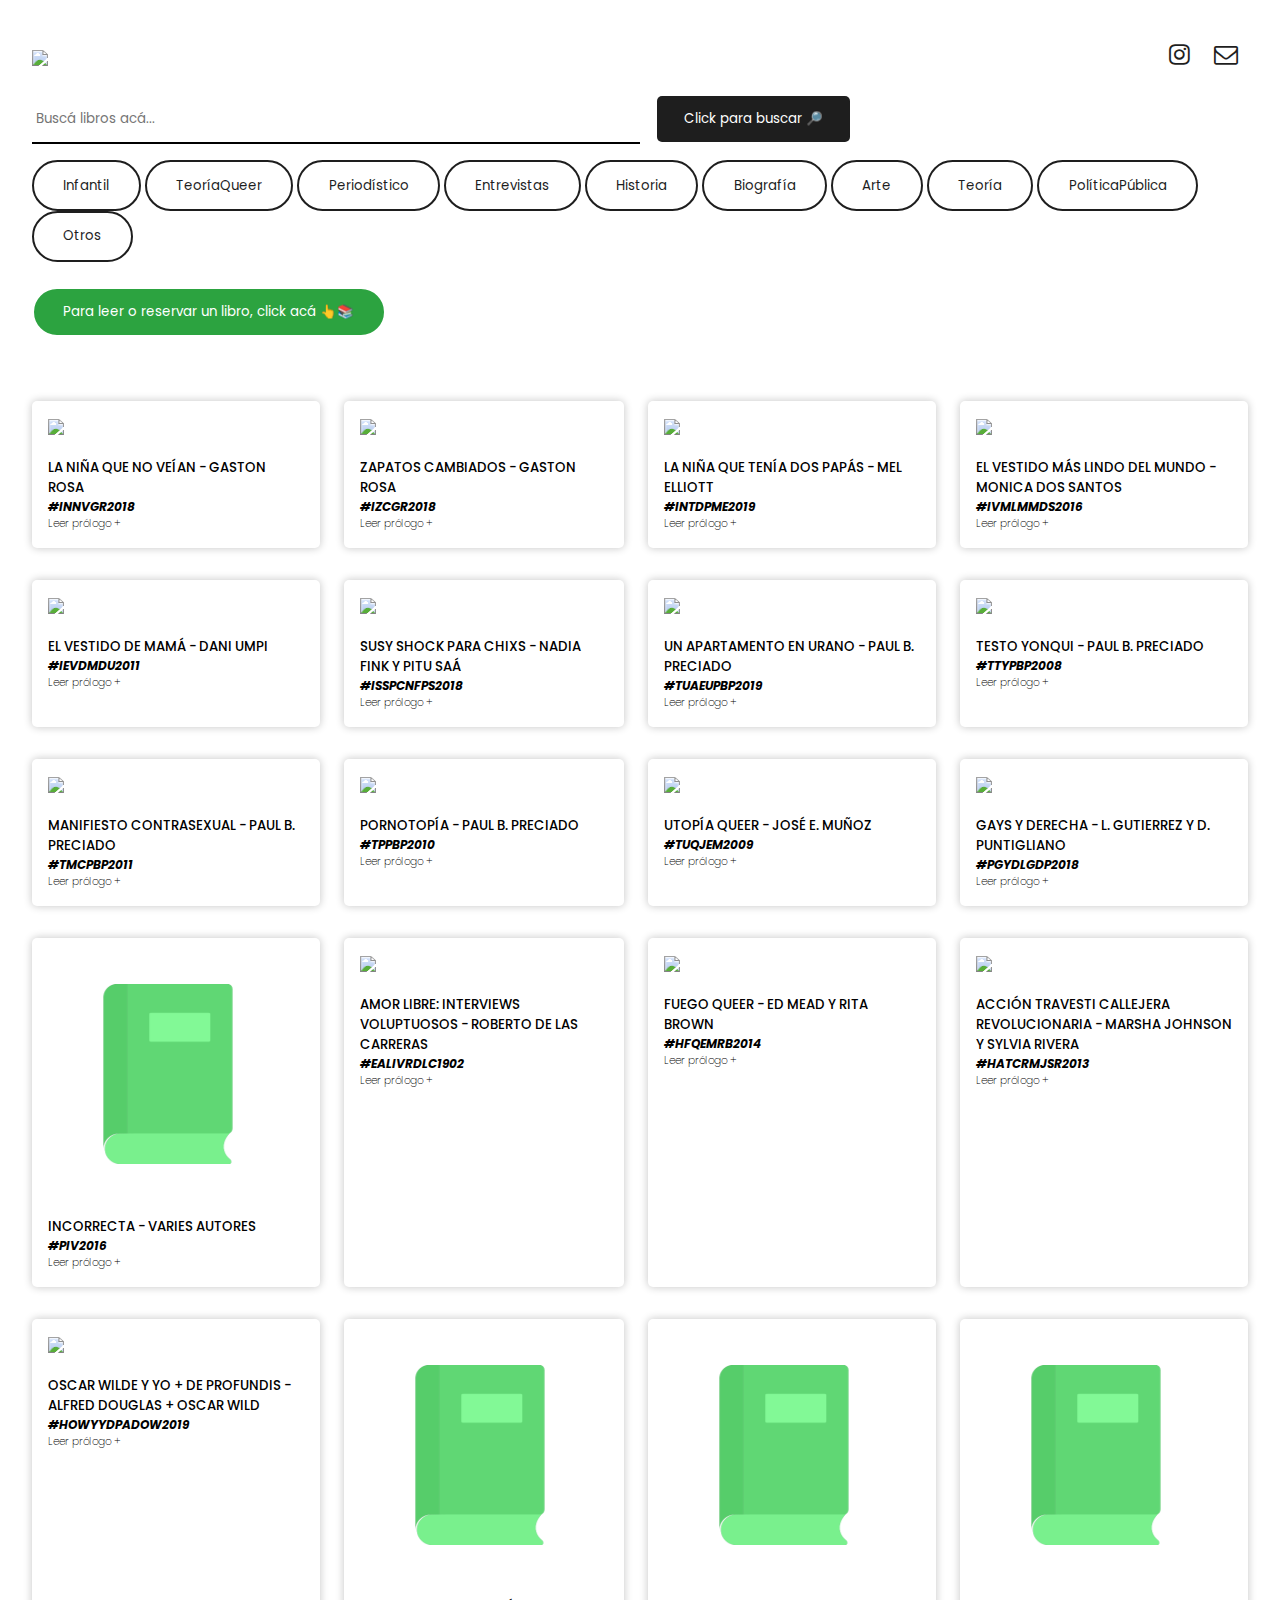
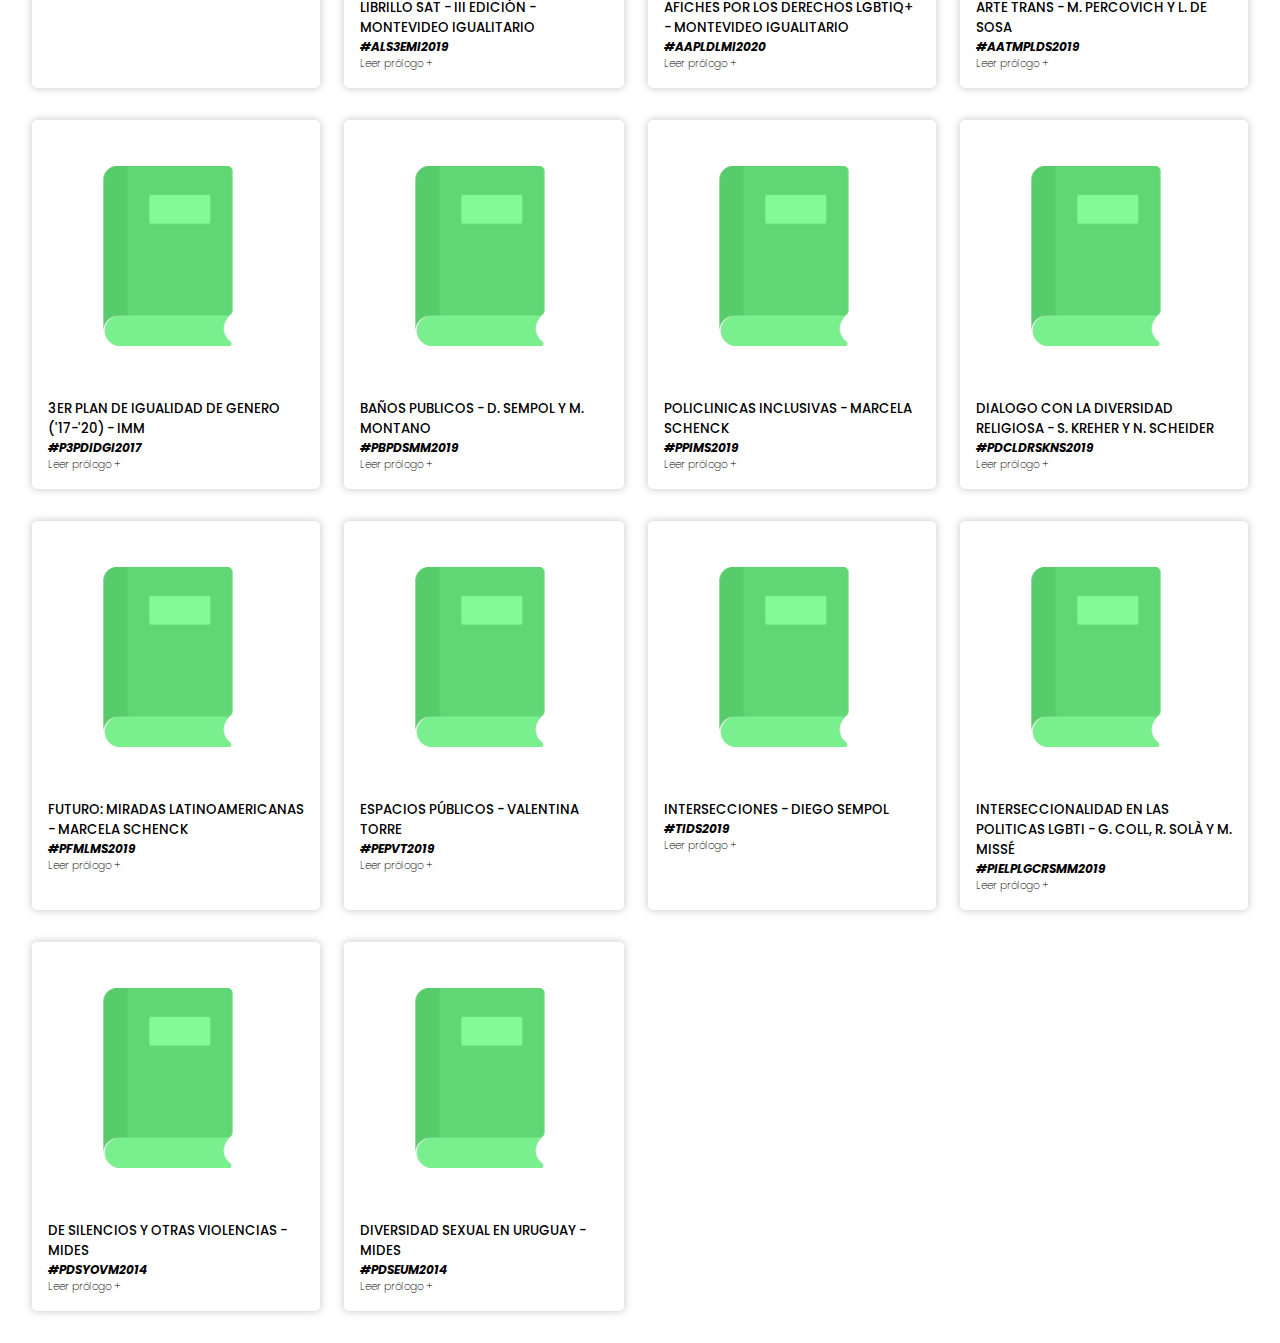
==== index.html @ b91f66f8 "v4" ====
<!DOCTYPE html>
<html lang="en">

<head>
  <meta name="viewport" content="width=device-width, initial-scale=1.0" />
  <link rel="icon"
    href="data:image/svg+xml,<svg xmlns=%22http://www.w3.org/2000/svg%22 viewBox=%220 0 100 100%22><text y=%22.9em%22 font-size=%2290%22>🏳️‍🌈</text></svg>">
  <title>Maricoteca FDD 🏳️‍🌈</title>
  <!-- Google Font -->
  <link href="https://fonts.googleapis.com/css2?family=Poppins:wght@400;500&display=swap" rel="stylesheet" />
  <!-- Stylesheet -->
  <link rel="stylesheet" href="style.css" />
  <!--style>
    body {
      background-image: url("LOGO.svg");
      background-repeat: no-repeat;
      background-size: 500px;
    }
  </style-->
</head>

<body>
  <!-- iconos de redes sociales -->
  <div style="position:absolute; top:0; right:0; padding:2em  ;">
    <link rel="stylesheet" href="https://cdnjs.cloudflare.com/ajax/libs/font-awesome/4.7.0/css/font-awesome.min.css">
    <a href="https://www.instagram.com/fdd_uy/" class="fa fa-instagram" target="_blank" style="margin: 10px;"></a>
    <a href="mailto:espaciofdd@gmail.com" class="fa fa-envelope-o" target="_blank" style="margin: 10px;"></a>
  </div>
  <div class="container" id="at-header">
    <img class="image" id="logo" src="LOGO.svg" />
  </div>
  <!-- cuerpo de la pagina -->
  <div class="wrapper">
    <div style="margin-top: 1em;" id="search-container">
      <input type="search" id="search-input" placeholder="Buscá libros acá..." />
      <button id="search" style="cursor:pointer;" onmouseover="this.style.cursor='pointer'">Click para buscar
        🔎</button>
    </div>
    <div id="buttons">
      <!--button class="button-value" onclick="filterProduct('all')">Todos</button-->
      <button class="button-value" onclick="filterProduct('Infantil')">Infantil</button>
      <button class="button-value" onclick="filterProduct('TeoríaQueer')">TeoríaQueer</button>
      <button class="button-value" onclick="filterProduct('Periodístico')">Periodístico</button>
      <button class="button-value" onclick="filterProduct('Entrevistas')">Entrevistas</button>
      <button class="button-value" onclick="filterProduct('Historia')">Historia</button>
      <button class="button-value" onclick="filterProduct('Biografía')">Biografía</button>
      <button class="button-value" onclick="filterProduct('Arte')">Arte</button>
      <button class="button-value" onclick="filterProduct('Teoría')">Teoría</button>
      <button class="button-value" onclick="filterProduct('PolíticaPública')">PolíticaPública</button>
      <button class="button-value" onclick="filterProduct('Otros')">Otros</button>
    </div>
    <div id="reserva">
      <p>&nbsp;</p>
      <form target="_blank" action="https://forms.gle/iqrjsqS9PaMAPtJb9">
        <input class="button-reserva" style="background-color:'${funcionColor()}'"  type="submit" value="Para leer o reservar un libro, click acá 👆📚" />
      </form>
    </div>
    <div id="products"></div>
  </div>
  <!-- Script -->
  <script src="script.js"></script>
</body>

</html>
---- style.css ----
* {
  padding: 0;
  margin: 0;
  box-sizing: border-box;
  border: none;
  outline: none;
  font-family: "Poppins", sans-serif;
}

body {
  background-color: #ffffff;
  align-content: center;
}

#at-header {
  text-align: left;
  margin: 2em 0em 0em 2em;
}

#logo {
/*  height: 50px;
  width: 150px;*/
  max-width: 60%;
  height: auto;
  width: auto\9s; /* ie8 */
  pointer-events: none;
}

/*urls*/
a:link {
  color: #1e1e1e;
  background-color: transparent;
  text-decoration: none;
  font-size: 24px;
}
a:visited {
  color: #1e1e1e;
  background-color: transparent;
  text-decoration: none;
  font-size: 24px;
}
a:hover {
  color: #2ca340;
  background-color: transparent;
  text-decoration: none;
  font-size: 24px;
}
a:active {
  color: #2ca340;
  background-color: transparent;
  text-decoration: underline;
  font-size: 24px;
}
/*urls*/

.wrapper {
  width: 95%;
  margin: 0 auto;
}

#search-container {
  margin: 1em 0;
}

#search-container input {
  background-color: transparent;
  width: 50%;
  border-bottom: 2px solid #000000;
  padding: 1em 0.3em;
}

#search-container input:focus {
  border-bottom-color: #1e1e1e;
}

#search-container button {
  padding: 1em 2em;
  margin-left: 1em;
  background-color: #1e1e1e;
  color: #ffffff;
  border-radius: 5px;
  margin-top: 0.5em;
}

.button-value {
  border: 2px solid #1e1e1e;
  padding: 1em 2.2em;
  border-radius: 3em;
  background-color: transparent;
  color: #1e1e1e;
  cursor: pointer;
}

.active {
  background-color: #1e1e1e;
  color: #ffffff;
}

#reserva .button-reserva {
  border: 2px solid #ffffff;
  padding: 1em 2.2em;
  border-radius: 3em;
  background-color: #2ca340;
  color: #ffffff;
  cursor: pointer;
}

#products {
  display: grid;
  grid-template-columns: auto auto auto auto;
  grid-column-gap: 1.5em;
  padding: 2em 0;
}

.card {
  background-color: #ffffff;
  max-width: 18em;
  margin-top: 2em;
  padding: 1em;
  border-radius: 5px;
  box-shadow: 0em 0em 0.5em rgba(14, 14, 14, 0.243);
}

.image-container {
  text-align: center;
}

/* .logo>img {
  height: 80px;
} */

img {
  max-width: 100%;
  object-fit: contain;
  height: 15em;
}

.container {
  padding-top: 1em;
  color: #000000;
}

.container h4 {
  font-weight: 700;
  font-size: 12px;
  font-style:italic
}

.container h5 {
  font-weight: 500;
}

.container h6 {
  font-weight: 200;
  text-align: justify
}

.hide {
  display: none;
}

@media screen and (max-width: 720px) {
  img {
    max-width: 100%;
    object-fit: contain;
    height: 10em;
  }

  .card {
    max-width: 20em;
    margin-top: 1em;
  }

  #products {
    grid-template-columns: auto;
    grid-column-gap: 1em;
  }
}
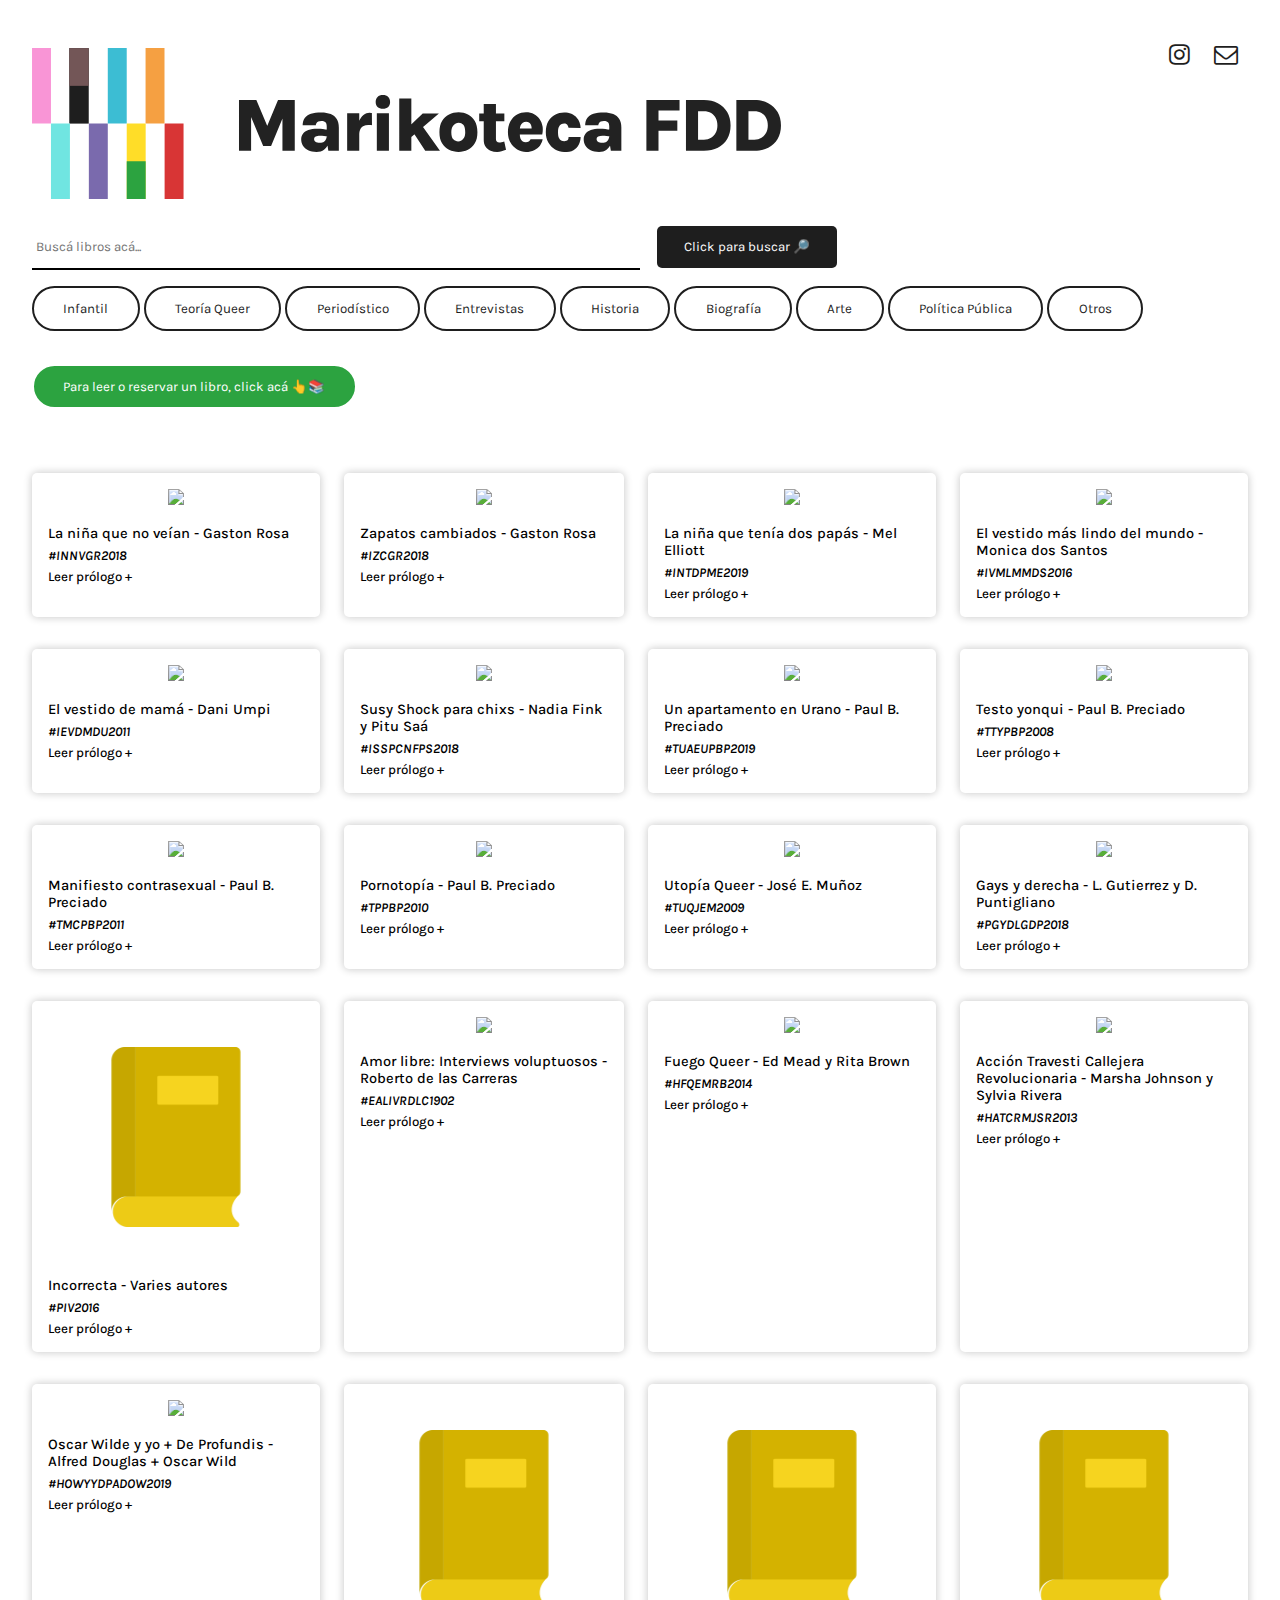
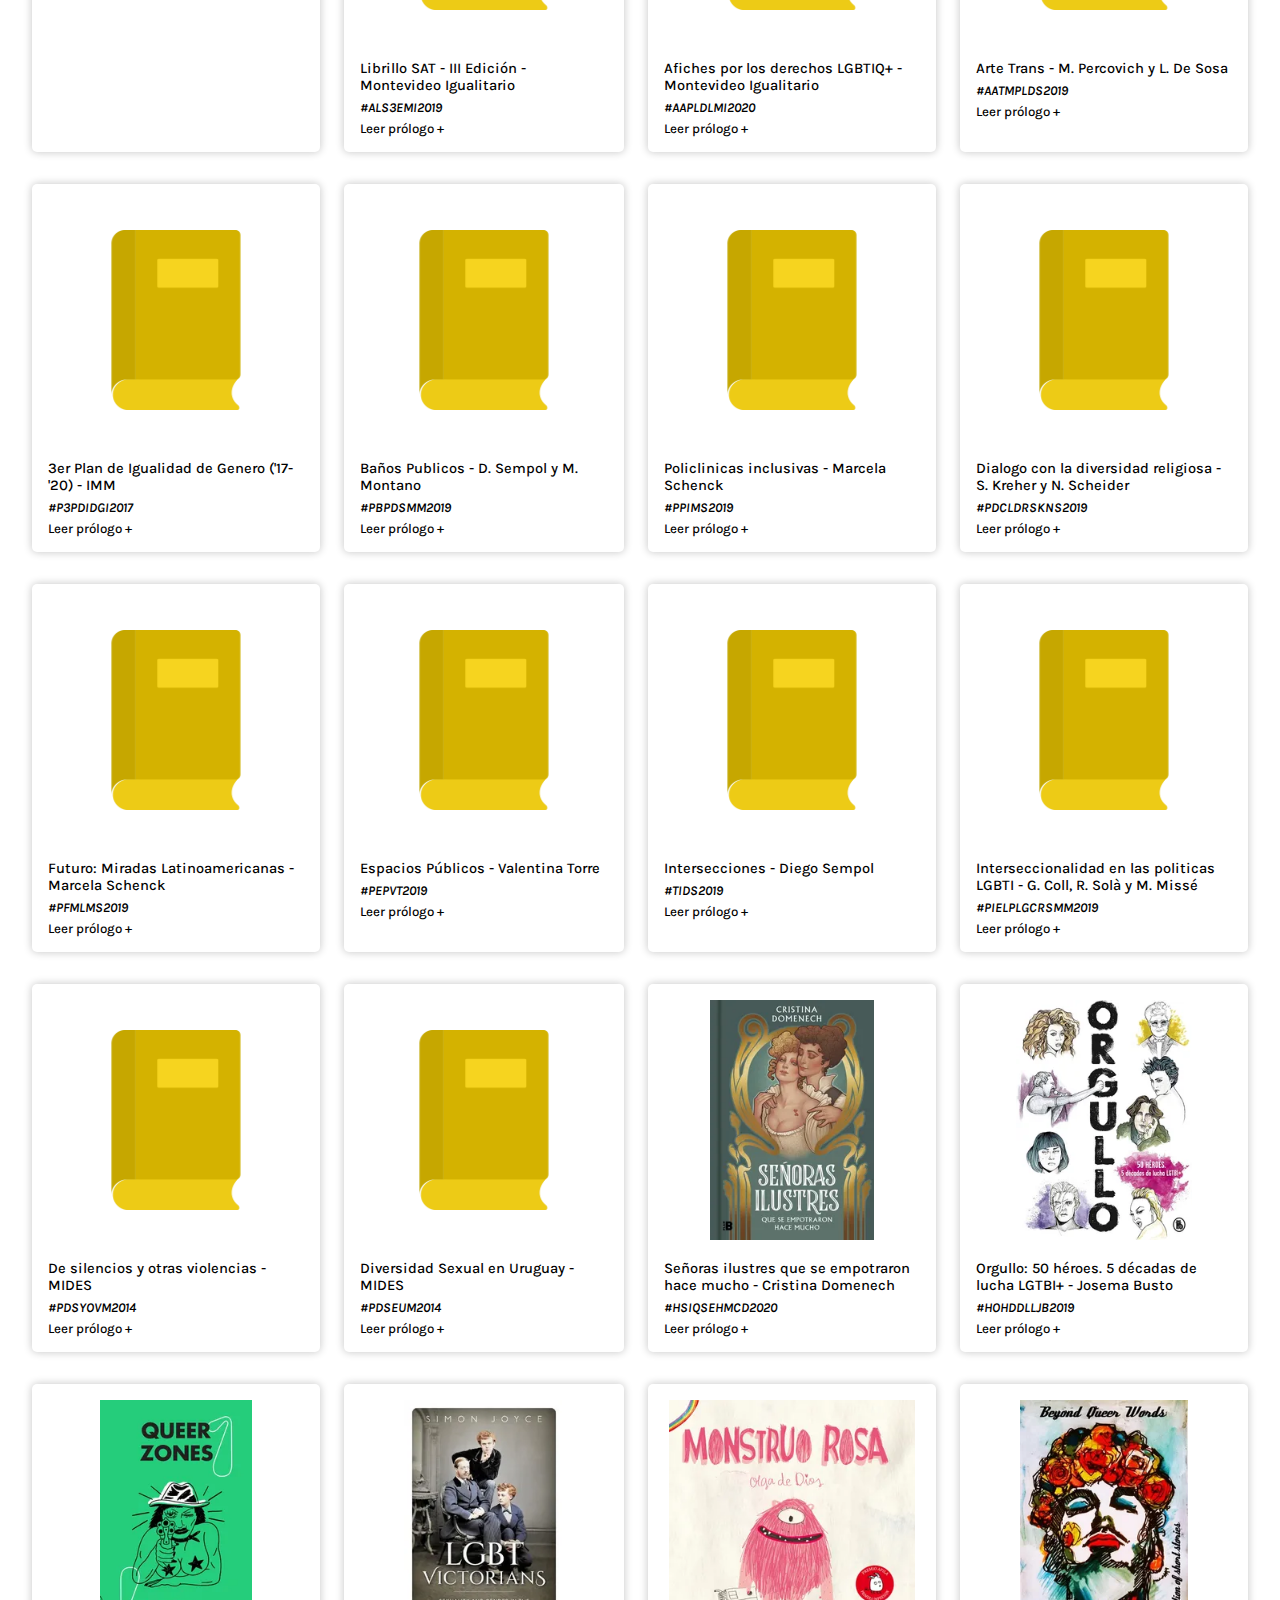
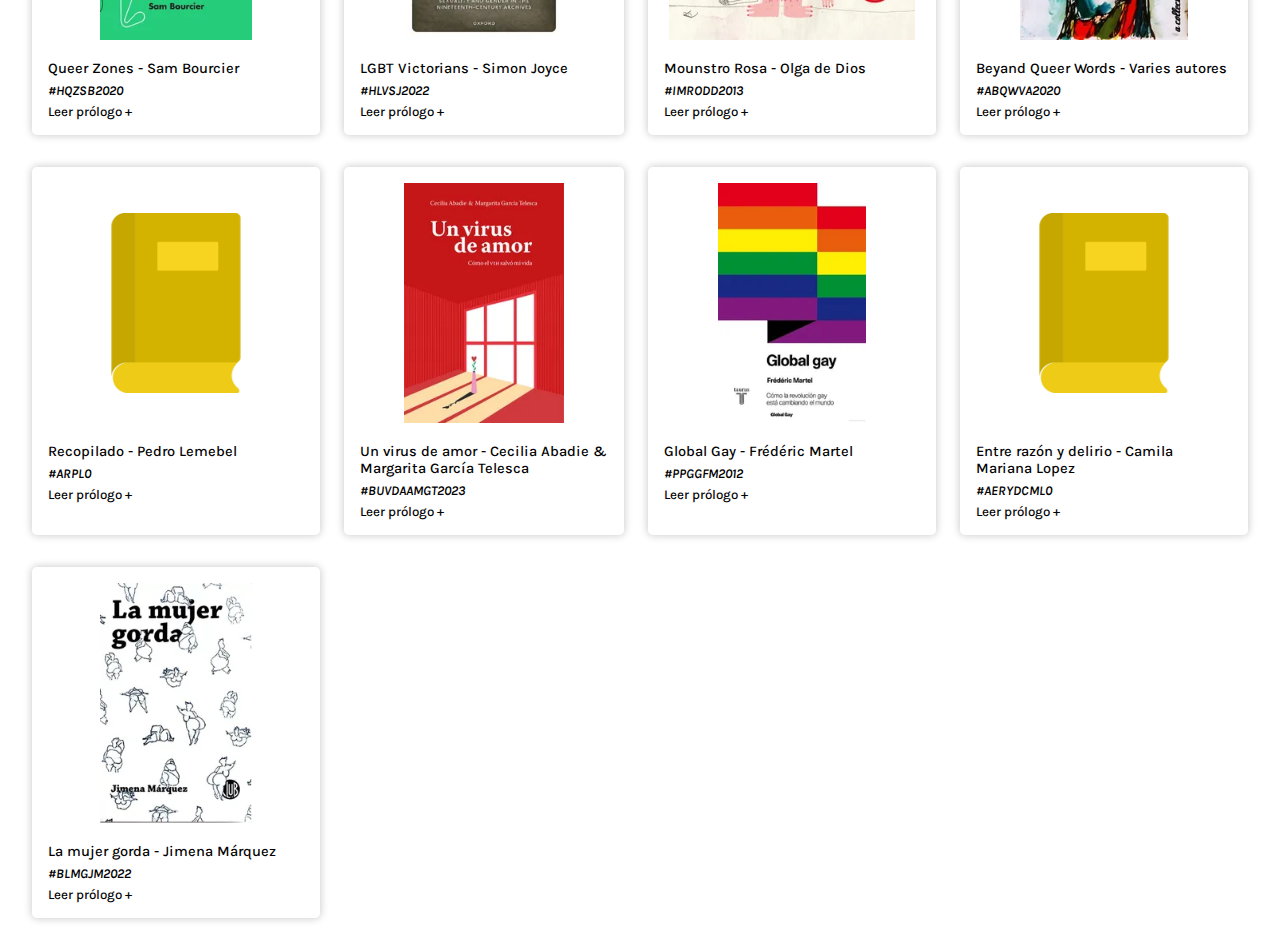
==== commit d9053497: "v5" ====
--- a/index.html
+++ b/index.html
@@ -1,5 +1,5 @@
 <!DOCTYPE html>
-<html lang="en">
+<html lang="es">
 
 <head>
   <meta name="viewport" content="width=device-width, initial-scale=1.0" />
@@ -7,7 +7,8 @@
     href="data:image/svg+xml,<svg xmlns=%22http://www.w3.org/2000/svg%22 viewBox=%220 0 100 100%22><text y=%22.9em%22 font-size=%2290%22>🏳️‍🌈</text></svg>">
   <title>Maricoteca FDD 🏳️‍🌈</title>
   <!-- Google Font -->
-  <link href="https://fonts.googleapis.com/css2?family=Poppins:wght@400;500&display=swap" rel="stylesheet" />
+  <!--link href="https://fonts.googleapis.com/css2?family=Poppins:wght@400;500&display=swap" rel="stylesheet" /-->
+  <link href="https://fonts.googleapis.com/css2?family=Inter:wght@300&family=Karla:wght@400;500&family=Montserrat:wght@100;300&display=swap" rel="stylesheet">
   <!-- Stylesheet -->
   <link rel="stylesheet" href="style.css" />
   <!--style>
@@ -39,14 +40,13 @@
     <div id="buttons">
       <!--button class="button-value" onclick="filterProduct('all')">Todos</button-->
       <button class="button-value" onclick="filterProduct('Infantil')">Infantil</button>
-      <button class="button-value" onclick="filterProduct('TeoríaQueer')">TeoríaQueer</button>
+      <button class="button-value" onclick="filterProduct('TeoríaQueer')">Teoría Queer</button>
       <button class="button-value" onclick="filterProduct('Periodístico')">Periodístico</button>
       <button class="button-value" onclick="filterProduct('Entrevistas')">Entrevistas</button>
       <button class="button-value" onclick="filterProduct('Historia')">Historia</button>
       <button class="button-value" onclick="filterProduct('Biografía')">Biografía</button>
       <button class="button-value" onclick="filterProduct('Arte')">Arte</button>
-      <button class="button-value" onclick="filterProduct('Teoría')">Teoría</button>
-      <button class="button-value" onclick="filterProduct('PolíticaPública')">PolíticaPública</button>
+      <button class="button-value" onclick="filterProduct('PolíticaPública')">Política Pública</button>
       <button class="button-value" onclick="filterProduct('Otros')">Otros</button>
     </div>
     <div id="reserva">
--- a/style.css
+++ b/style.css
@@ -4,7 +4,7 @@
   box-sizing: border-box;
   border: none;
   outline: none;
-  font-family: "Poppins", sans-serif;
+  font-family: "Karla", sans-serif;
 }
 
 body {
@@ -89,6 +89,7 @@
   background-color: transparent;
   color: #1e1e1e;
   cursor: pointer;
+  margin-bottom: 1em;
 }
 
 .active {
@@ -103,6 +104,11 @@
   background-color: #2ca340;
   color: #ffffff;
   cursor: pointer;
+}
+
+.portada-container {
+  margin: 0 auto;
+  text-align: center;
 }
 
 #products {
@@ -140,19 +146,25 @@
   color: #000000;
 }
 
-.container h4 {
-  font-weight: 700;
-  font-size: 12px;
-  font-style:italic
+.container h5 {
+  font-weight: 500;
+  font-size: 11pt;
+  padding-bottom: 6px;
 }
 
-.container h5 {
-  font-weight: 500;
+.container h4 {
+  font-weight: 600;
+  font-size: 10pt;
+  font-style:italic;
+  padding-bottom: 0px;
+
 }
 
 .container h6 {
-  font-weight: 200;
-  text-align: justify
+  font-weight: 500;
+  font-size: 10pt;
+  text-align: justify;
+  padding-top: 6px;
 }
 
 .hide {
@@ -167,7 +179,7 @@
   }
 
   .card {
-    max-width: 20em;
+    max-width: 30em;
     margin-top: 1em;
   }
 
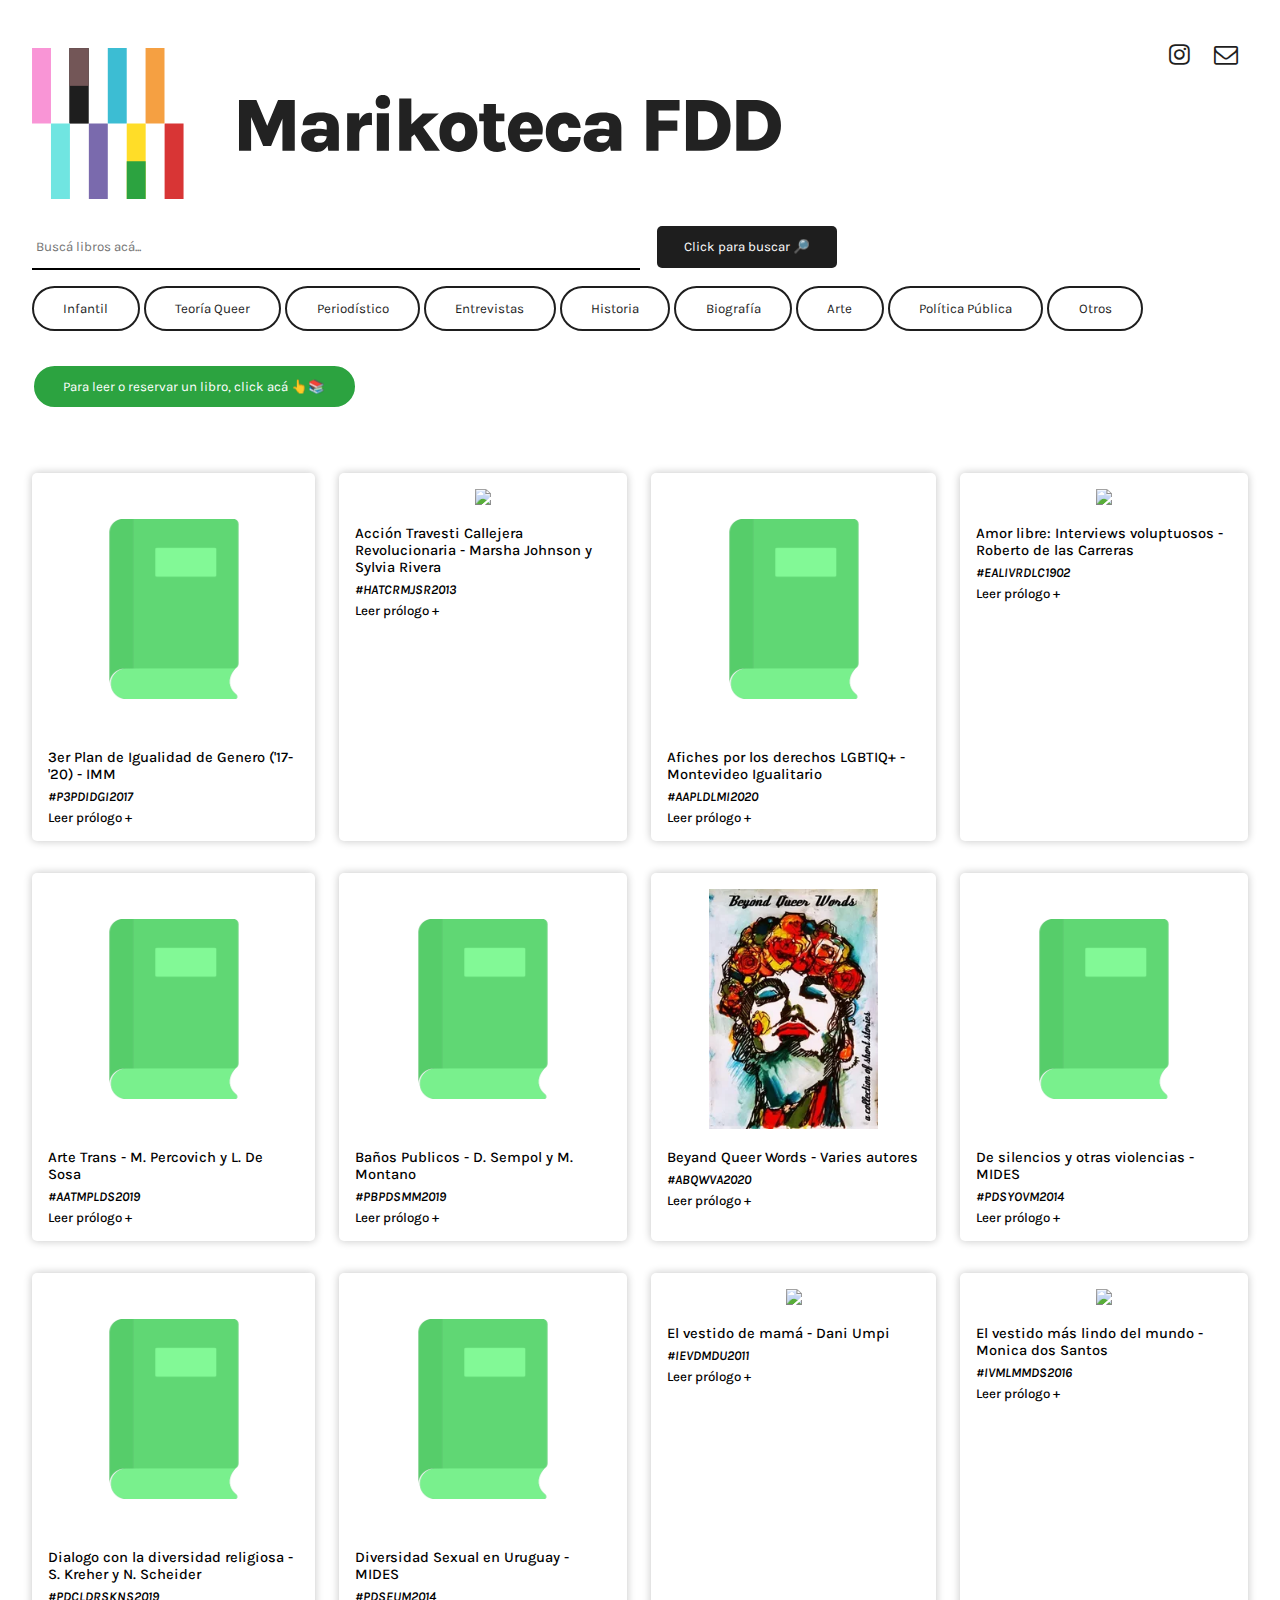
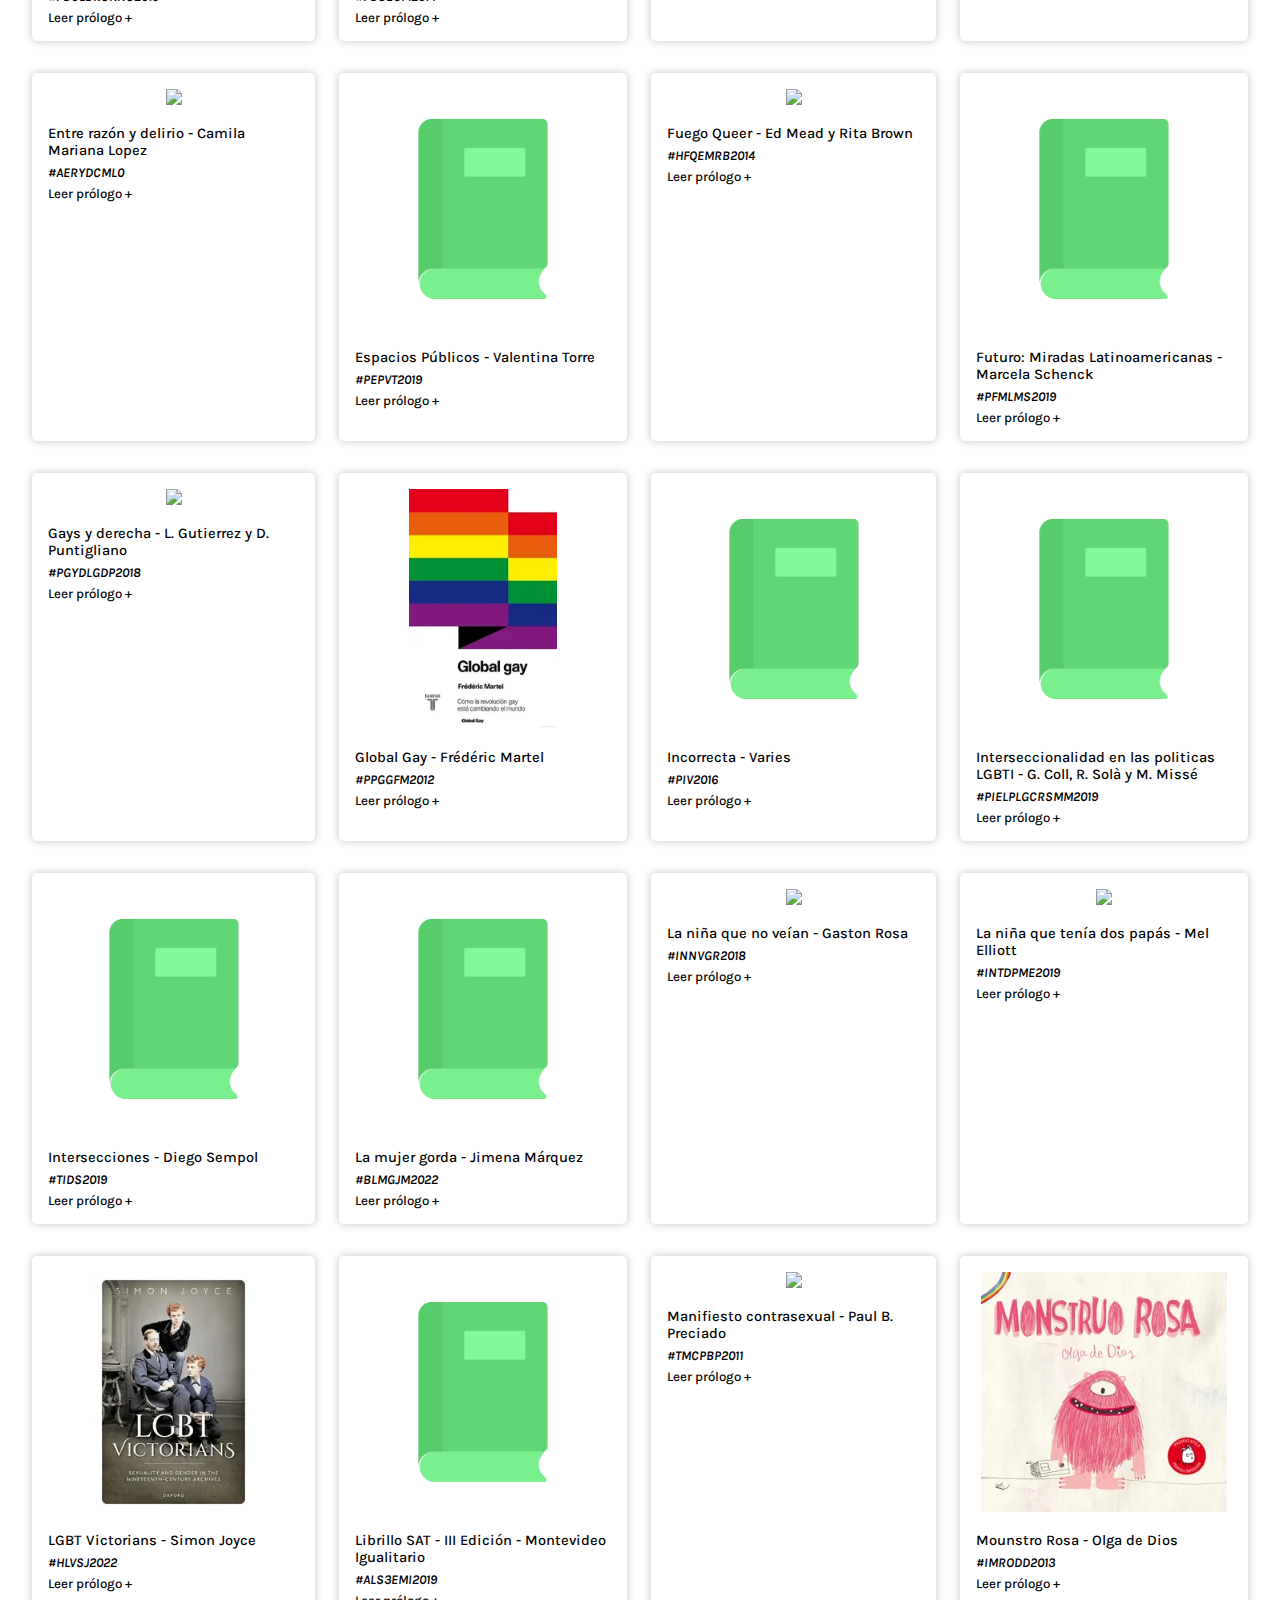
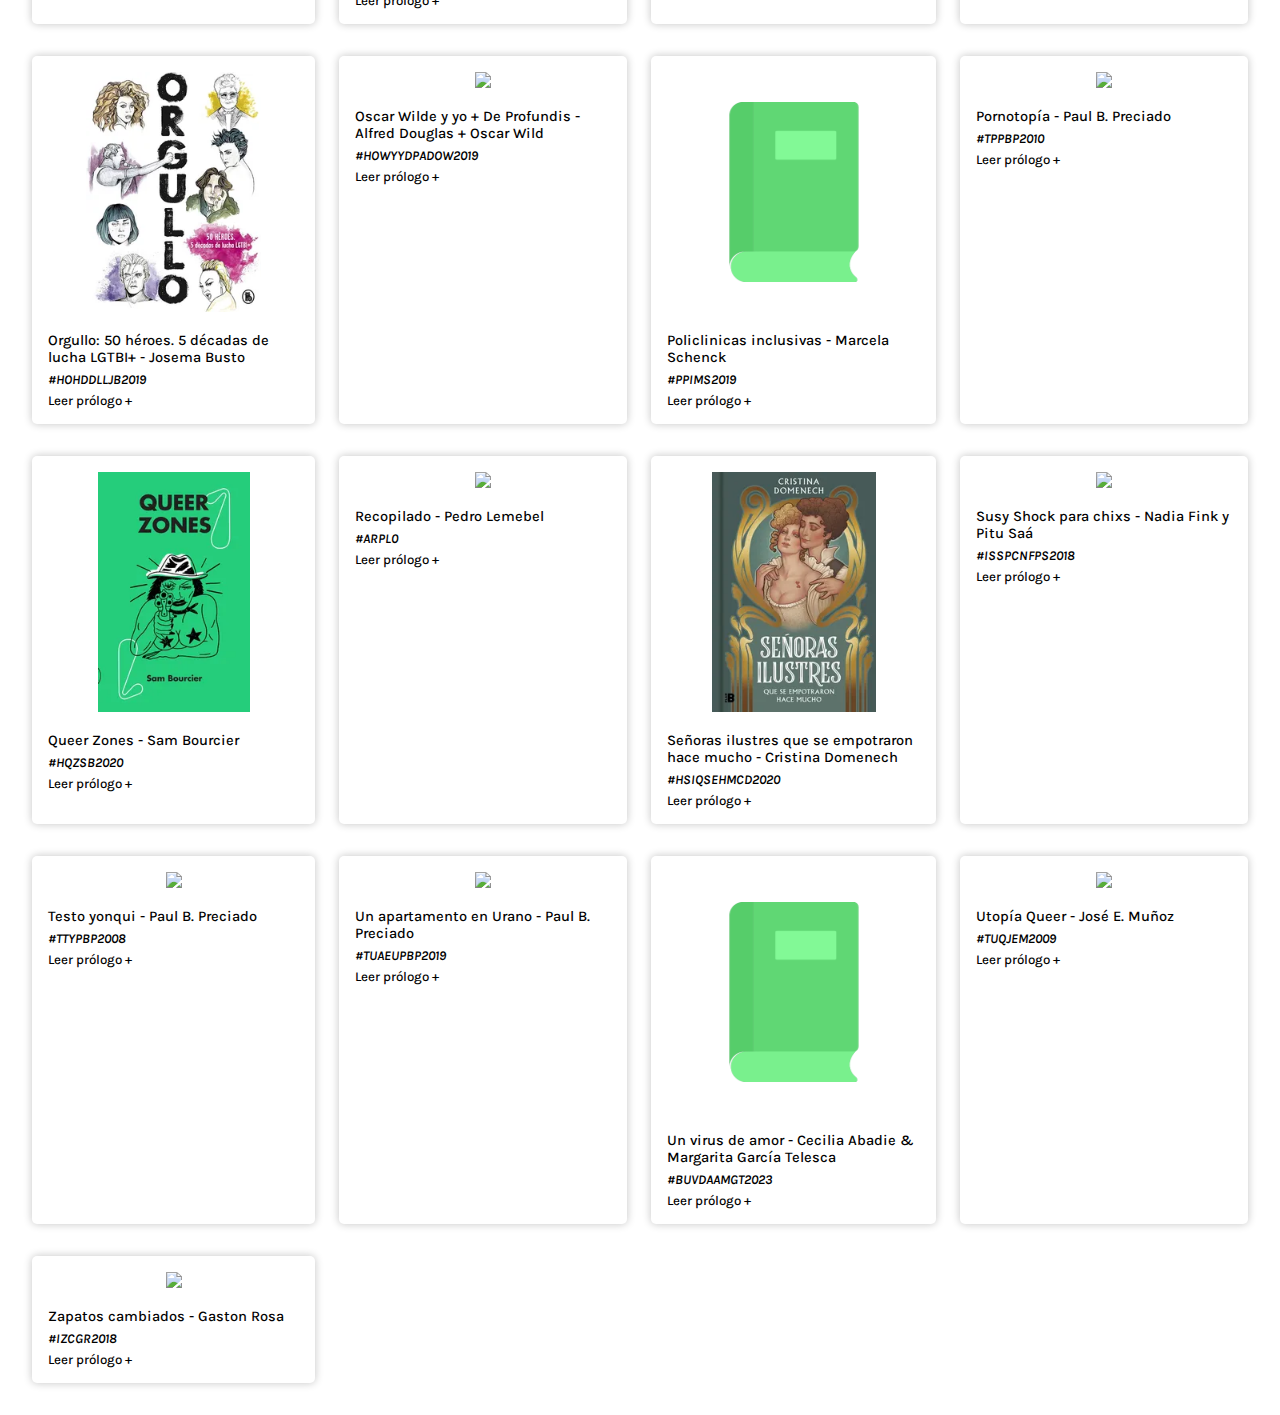
==== commit 99a52057: "v5" ====
--- a/index.html
+++ b/index.html
@@ -24,6 +24,7 @@
   <!-- iconos de redes sociales -->
   <div style="position:absolute; top:0; right:0; padding:2em  ;">
     <link rel="stylesheet" href="https://cdnjs.cloudflare.com/ajax/libs/font-awesome/4.7.0/css/font-awesome.min.css">
+    <!--a href="https://wa.me/" class="fa fa-whatsapp" target="_blank" style="margin: 10px;"></a-->
     <a href="https://www.instagram.com/fdd_uy/" class="fa fa-instagram" target="_blank" style="margin: 10px;"></a>
     <a href="mailto:espaciofdd@gmail.com" class="fa fa-envelope-o" target="_blank" style="margin: 10px;"></a>
   </div>
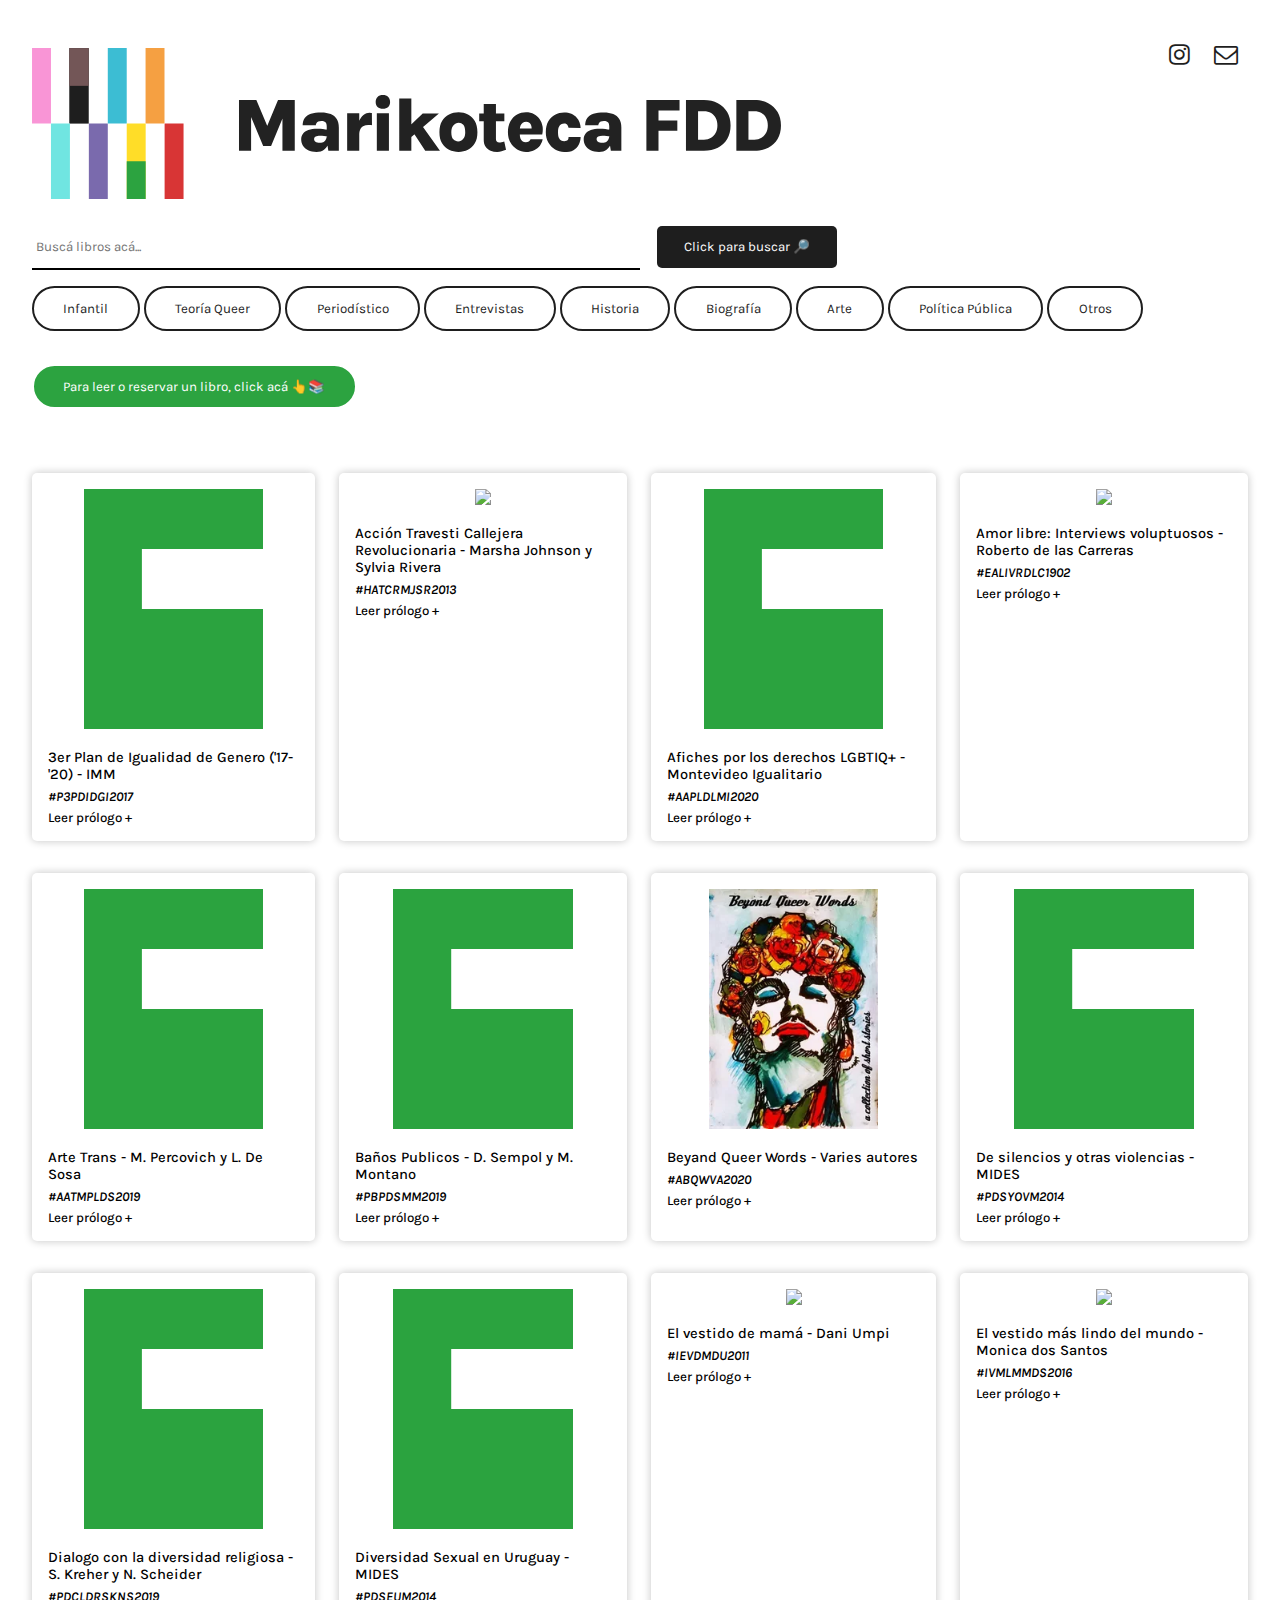
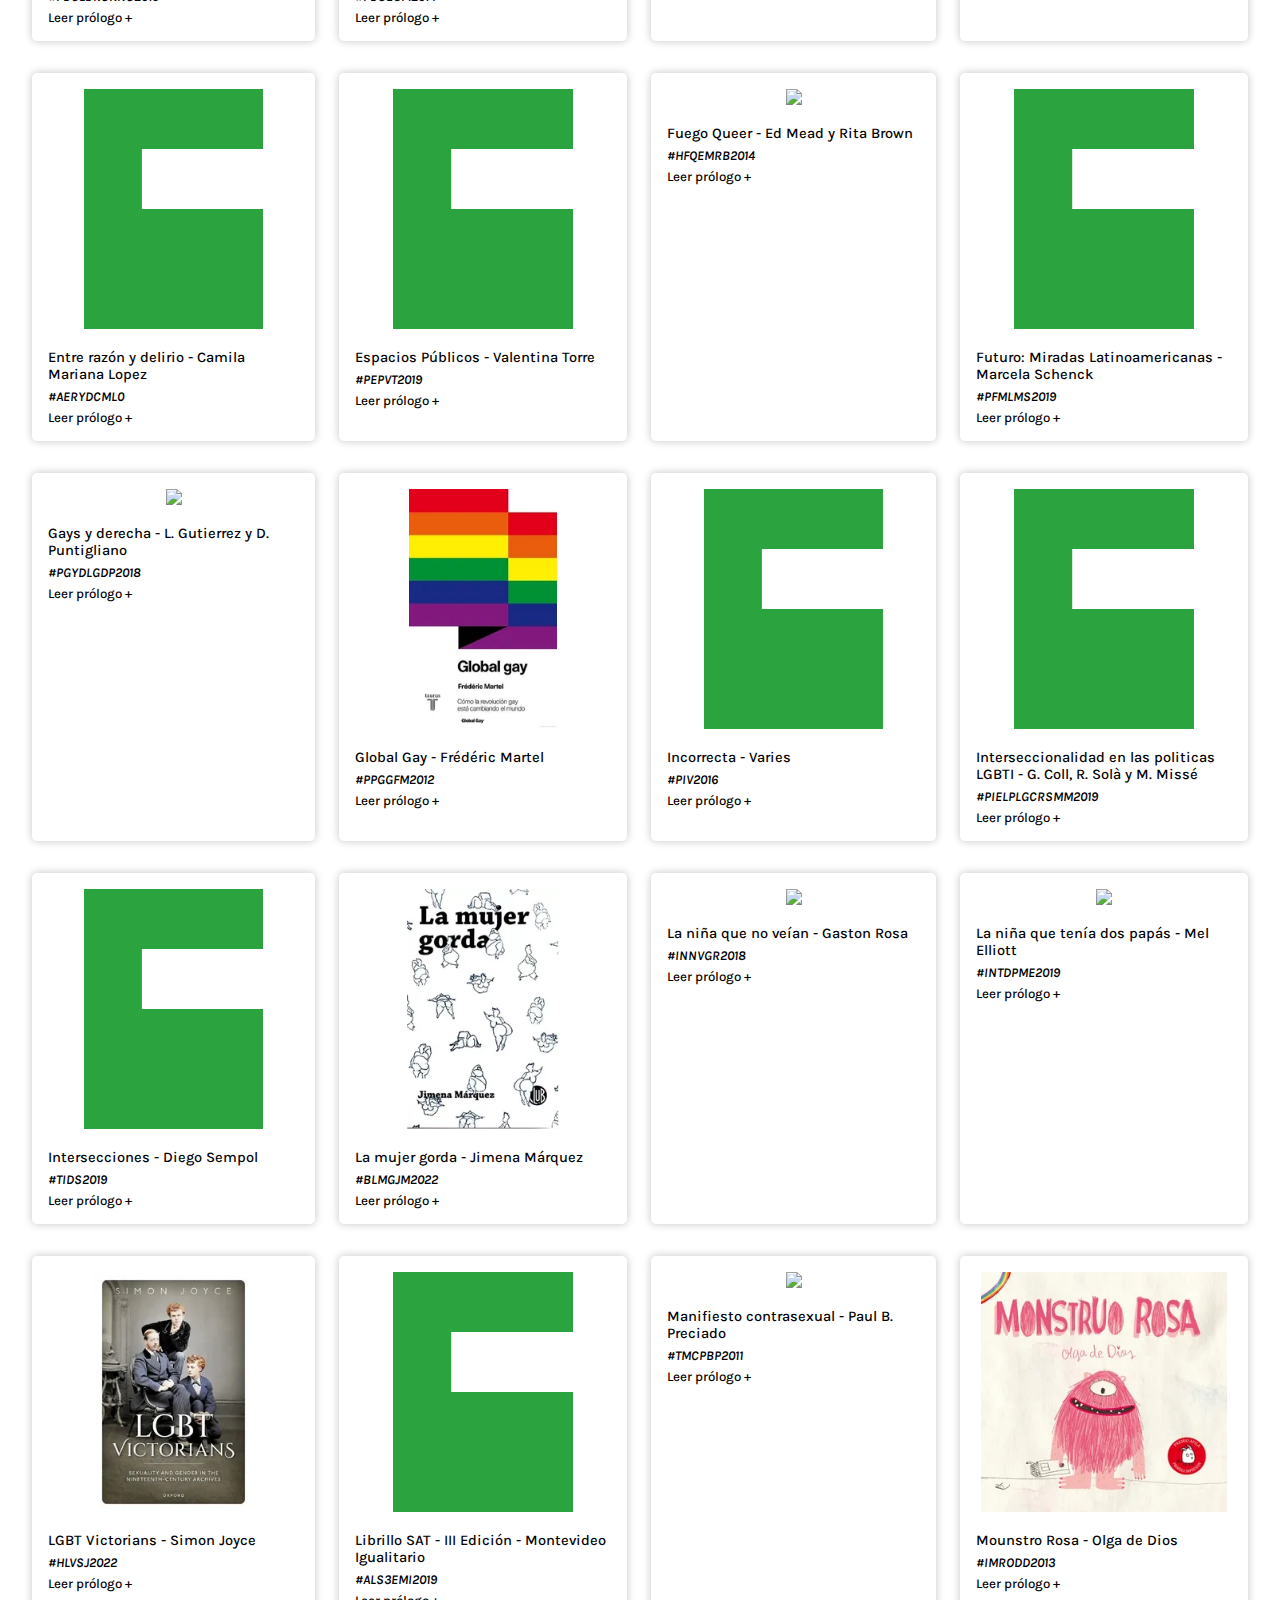
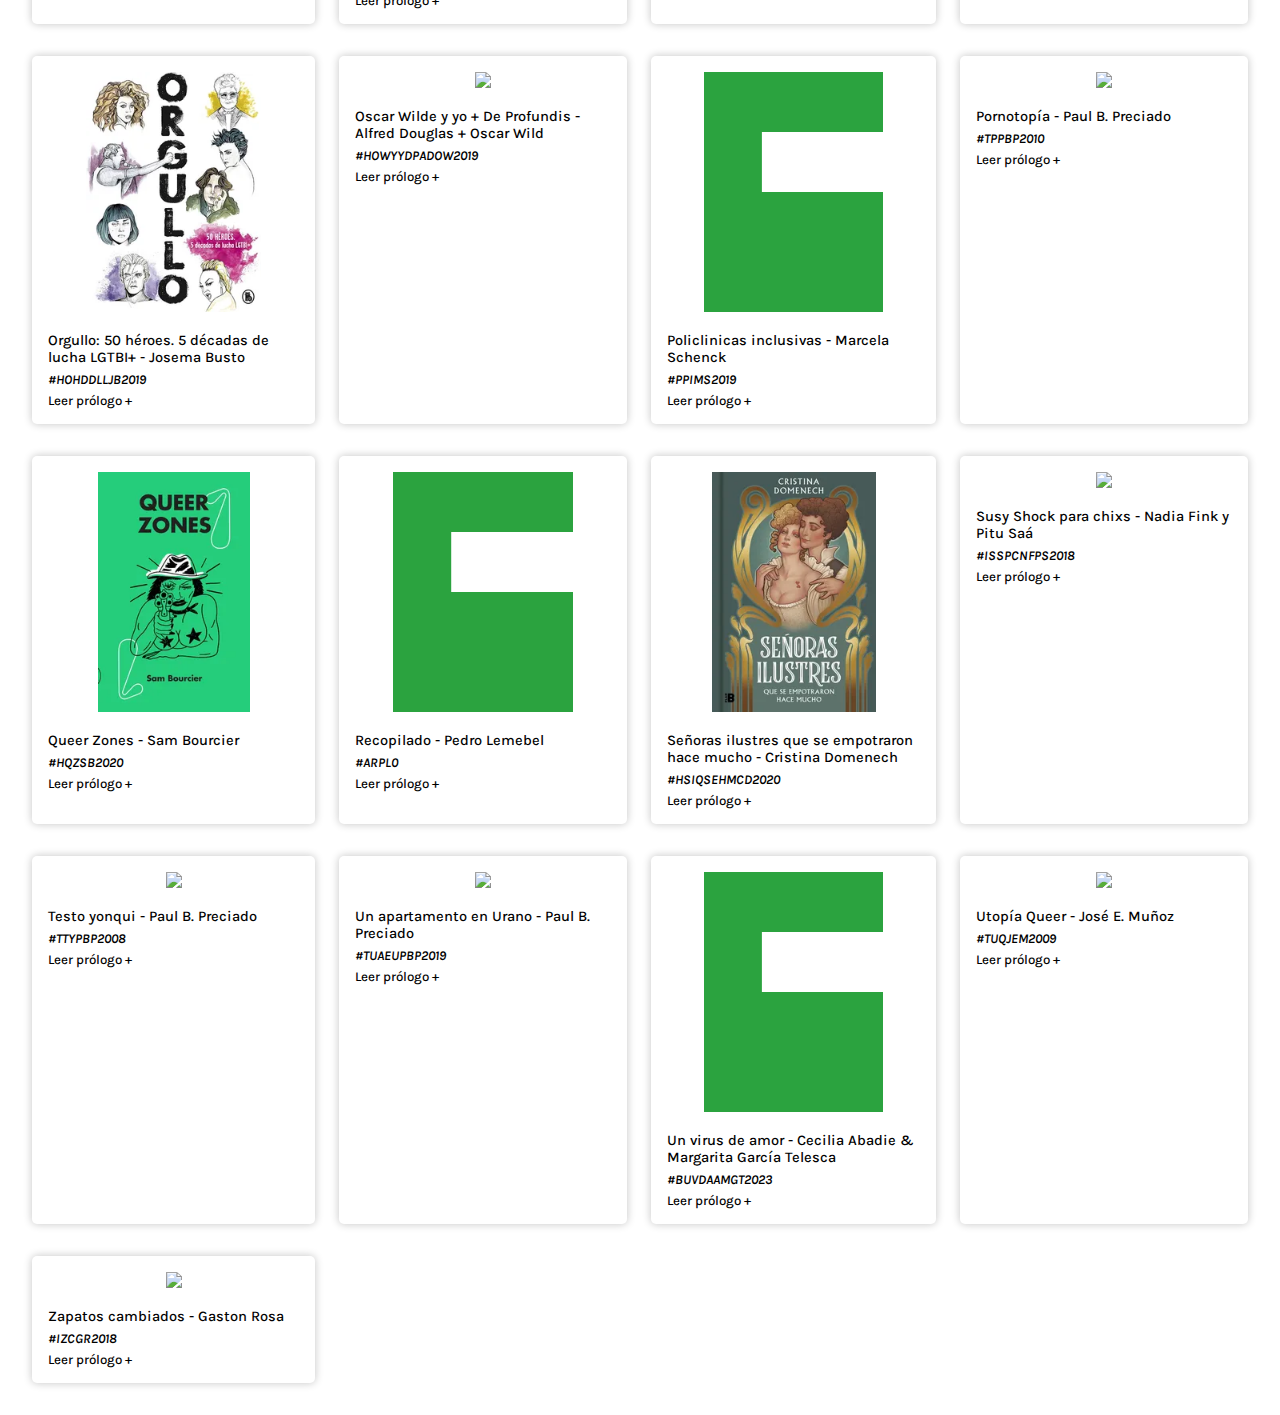
==== commit c0468089: "v5" ====
--- a/index.html
+++ b/index.html
@@ -5,7 +5,7 @@
   <meta name="viewport" content="width=device-width, initial-scale=1.0" />
   <link rel="icon"
     href="data:image/svg+xml,<svg xmlns=%22http://www.w3.org/2000/svg%22 viewBox=%220 0 100 100%22><text y=%22.9em%22 font-size=%2290%22>🏳️‍🌈</text></svg>">
-  <title>Maricoteca FDD 🏳️‍🌈</title>
+  <title>Marikoteca FDD 🌈</title>
   <!-- Google Font -->
   <!--link href="https://fonts.googleapis.com/css2?family=Poppins:wght@400;500&display=swap" rel="stylesheet" /-->
   <link href="https://fonts.googleapis.com/css2?family=Inter:wght@300&family=Karla:wght@400;500&family=Montserrat:wght@100;300&display=swap" rel="stylesheet">
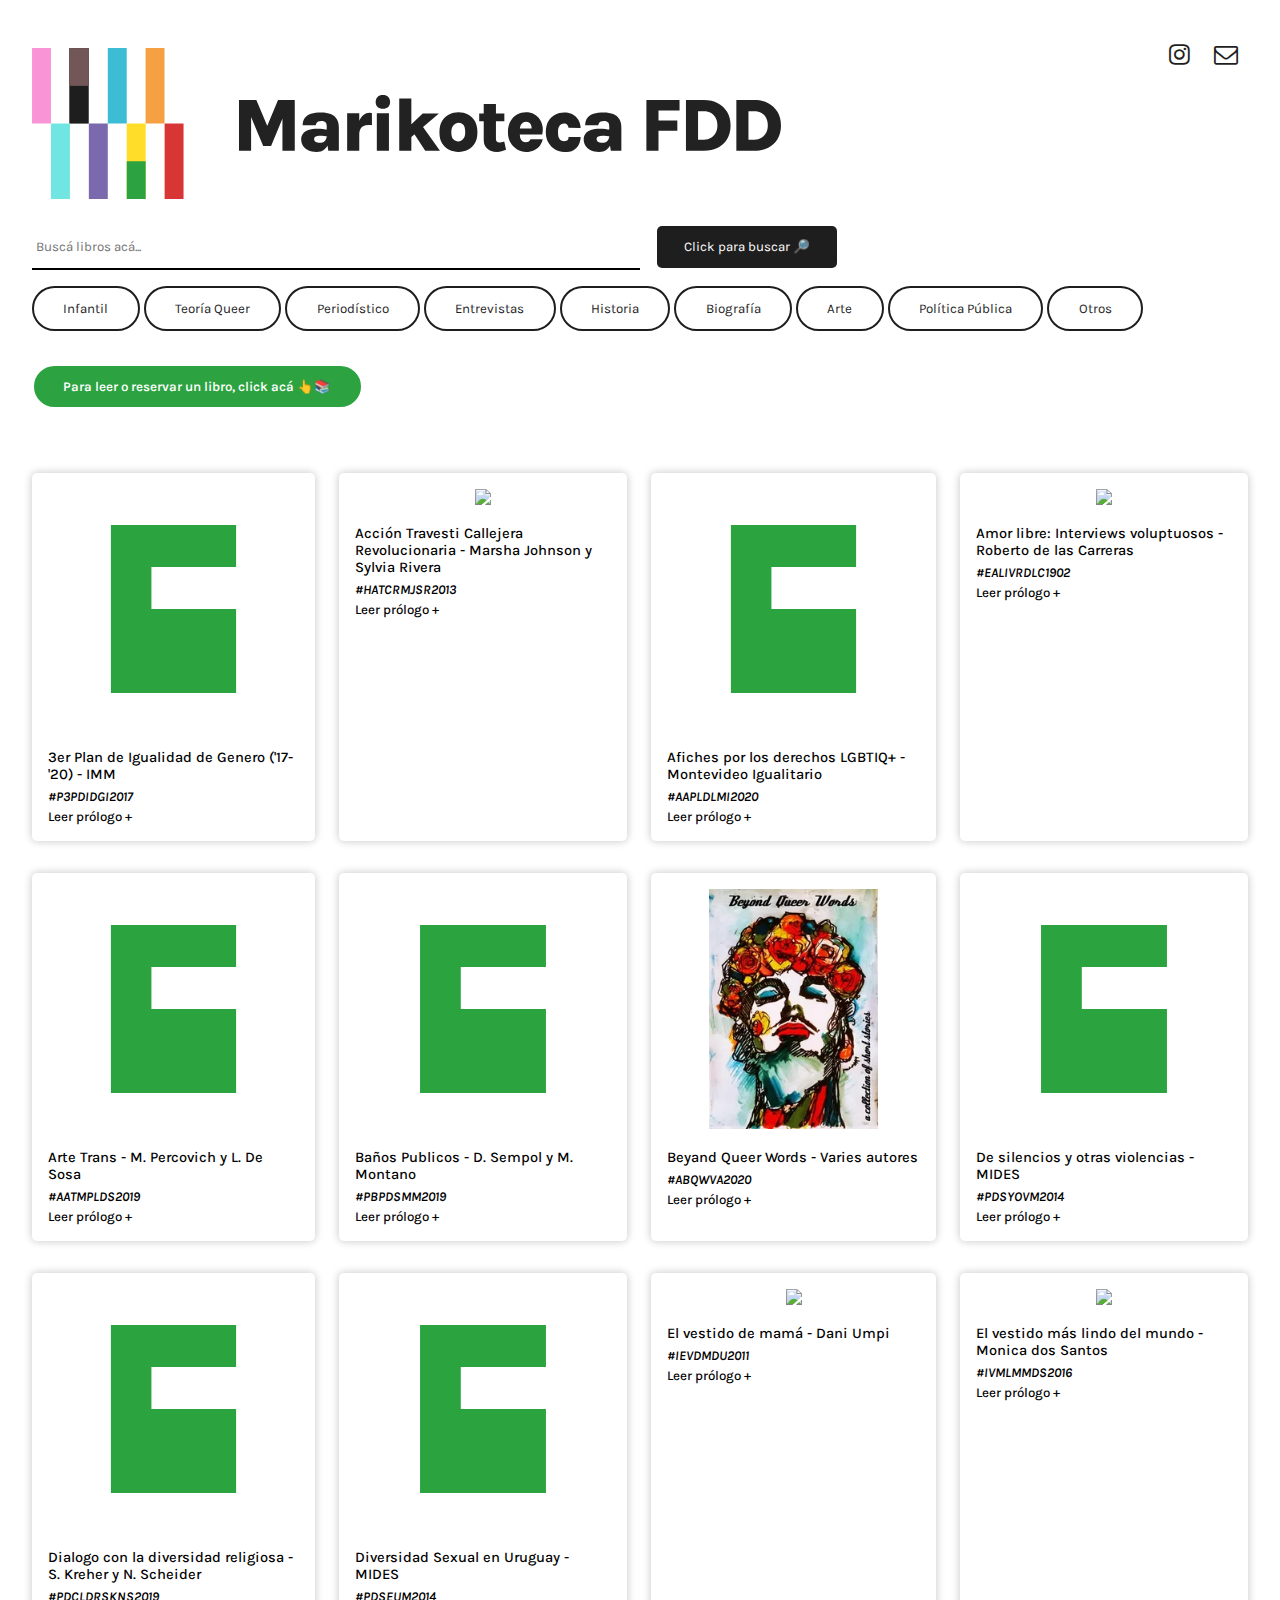
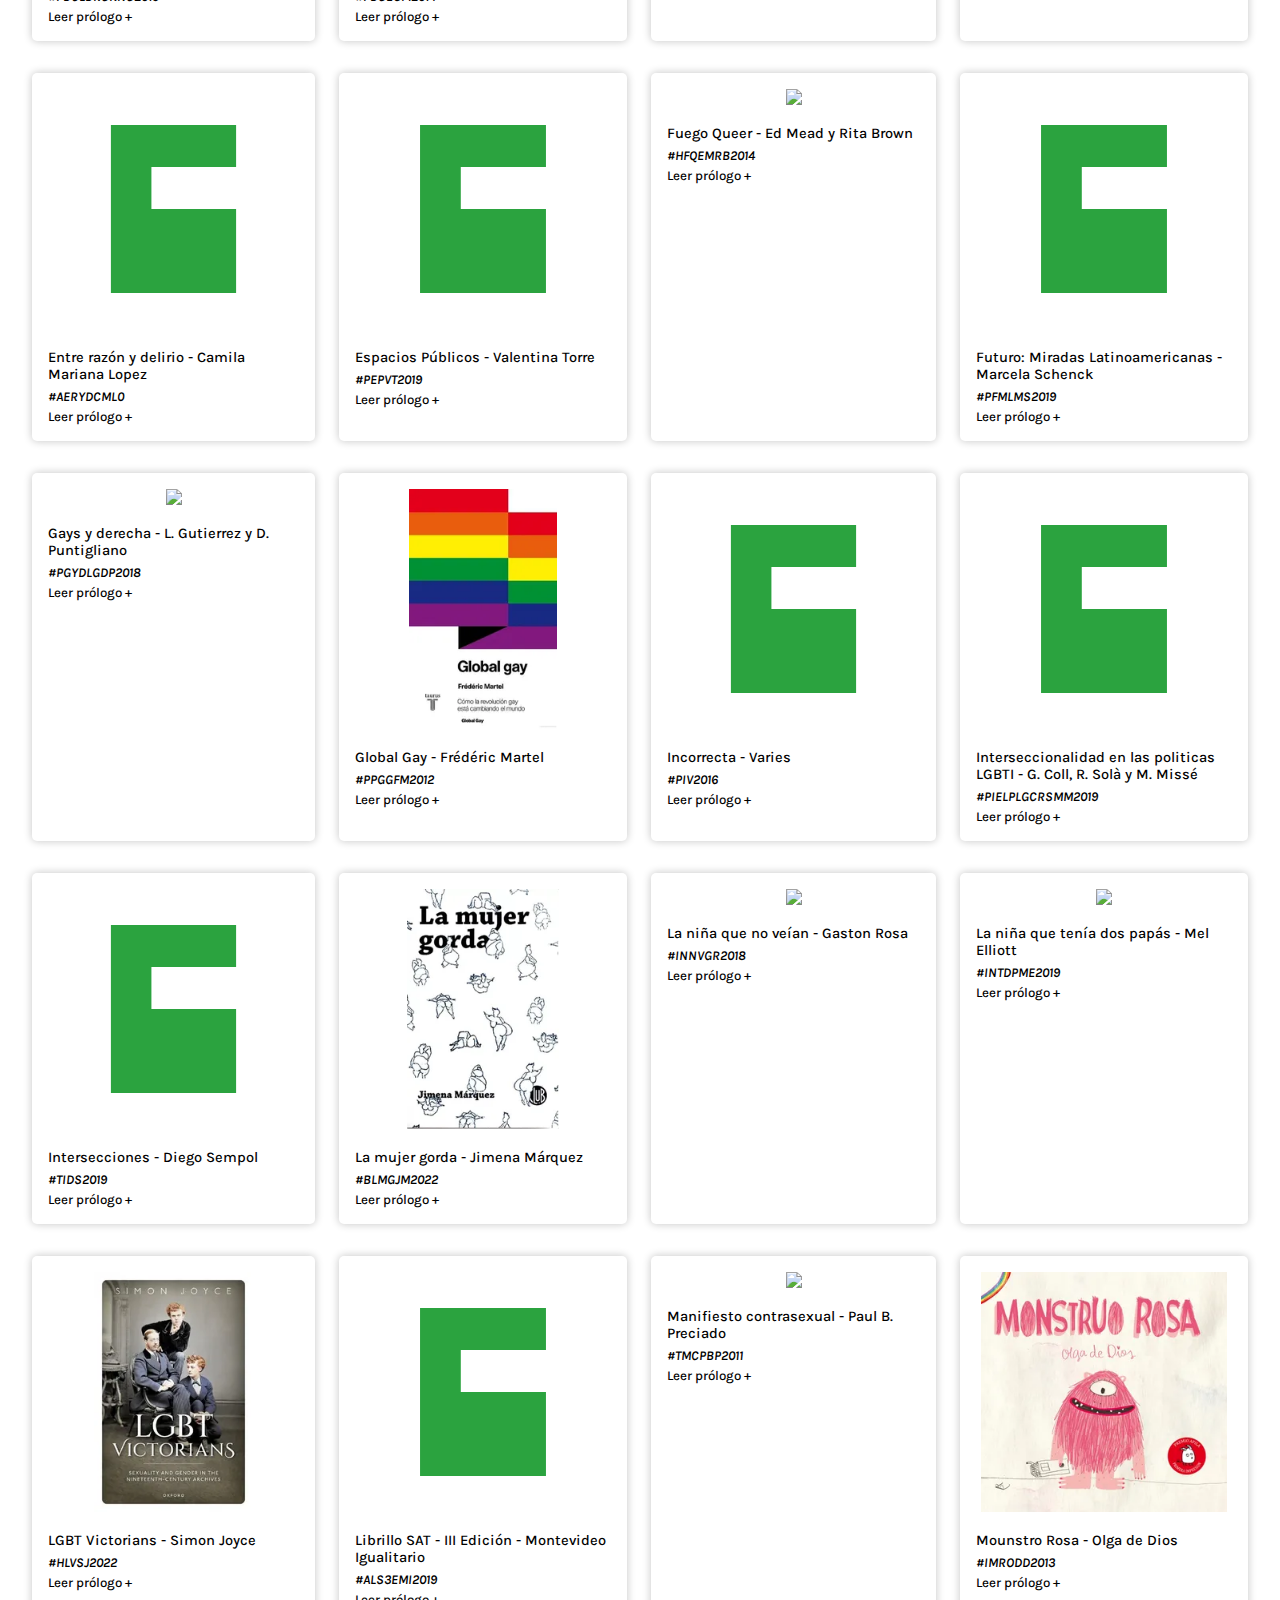
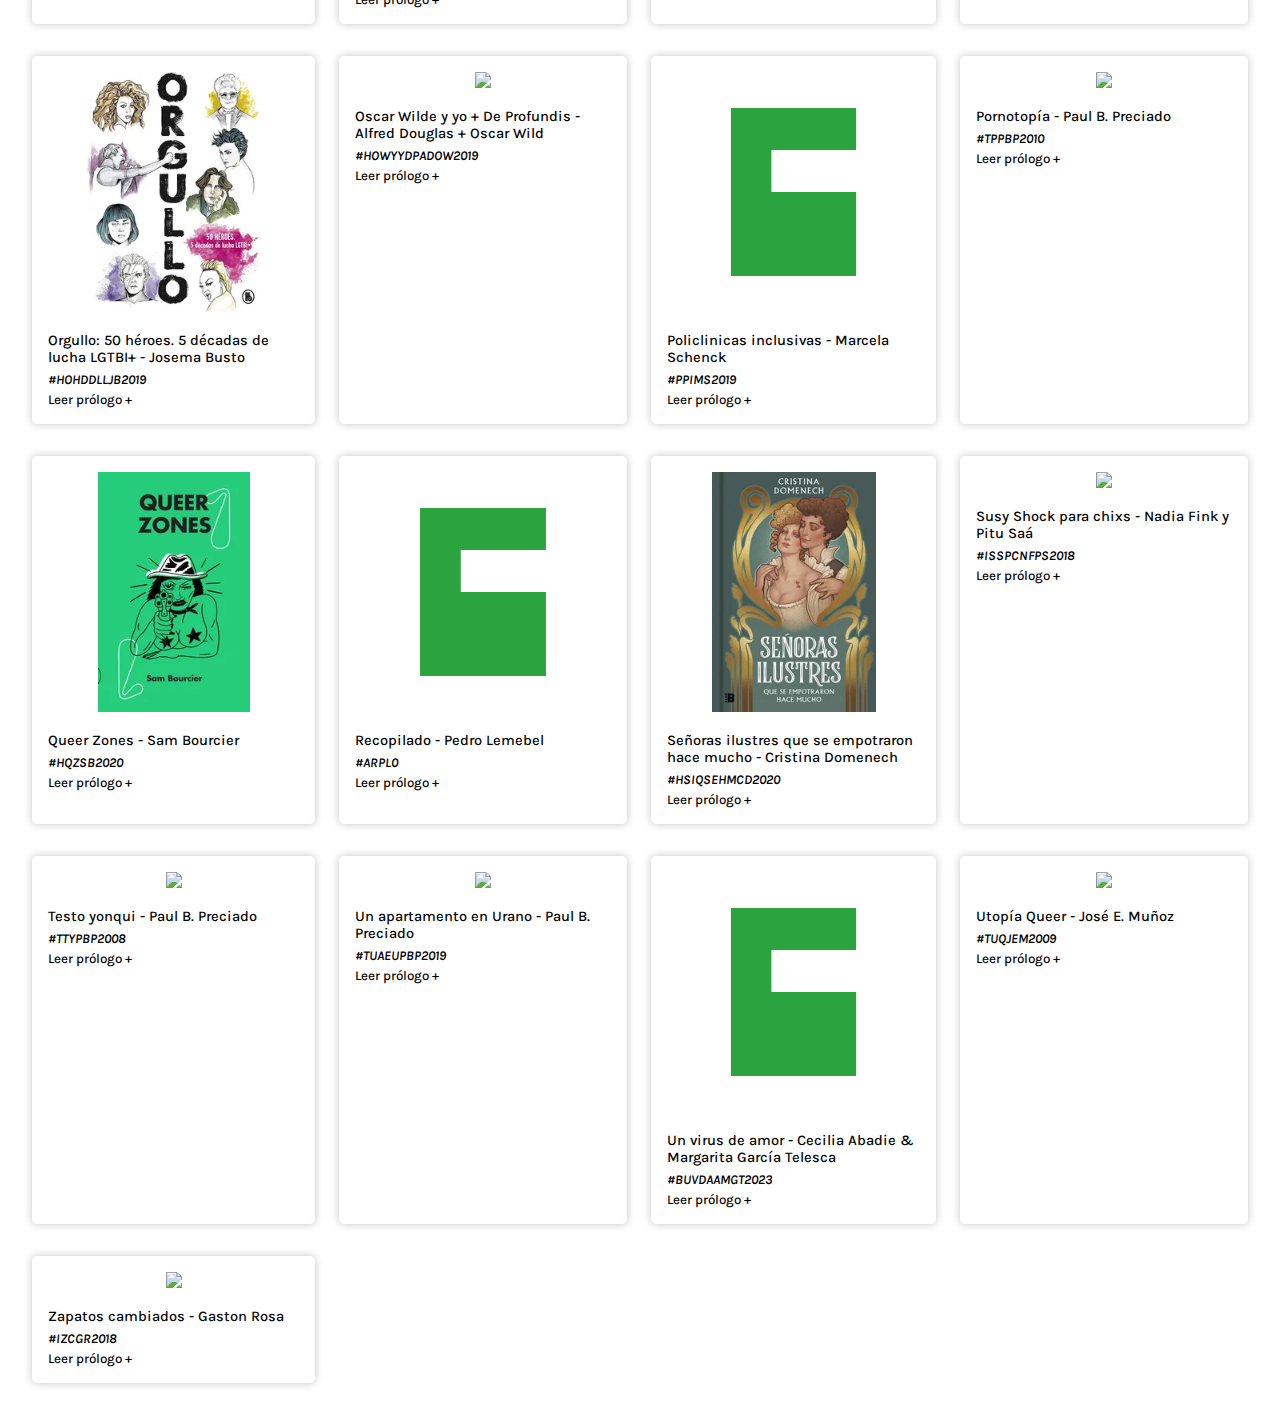
==== commit 266776b1: "v5" ====
--- a/index.html
+++ b/index.html
@@ -3,9 +3,8 @@
 
 <head>
   <meta name="viewport" content="width=device-width, initial-scale=1.0" />
-  <link rel="icon"
-    href="data:image/svg+xml,<svg xmlns=%22http://www.w3.org/2000/svg%22 viewBox=%220 0 100 100%22><text y=%22.9em%22 font-size=%2290%22>🏳️‍🌈</text></svg>">
-  <title>Marikoteca FDD 🌈</title>
+  <link rel="icon" type="image/png" href="favicon.svg">
+  <title>Marikoteca FDD 🏳️‍🌈</title>
   <!-- Google Font -->
   <!--link href="https://fonts.googleapis.com/css2?family=Poppins:wght@400;500&display=swap" rel="stylesheet" /-->
   <link href="https://fonts.googleapis.com/css2?family=Inter:wght@300&family=Karla:wght@400;500&family=Montserrat:wght@100;300&display=swap" rel="stylesheet">
--- a/style.css
+++ b/style.css
@@ -17,13 +17,17 @@
   margin: 2em 0em 0em 2em;
 }
 
+img {
+  pointer-events: none;
+  user-select: none;
+
+}
 #logo {
 /*  height: 50px;
   width: 150px;*/
   max-width: 60%;
   height: auto;
   width: auto\9s; /* ie8 */
-  pointer-events: none;
 }
 
 /*urls*/
@@ -104,6 +108,7 @@
   background-color: #2ca340;
   color: #ffffff;
   cursor: pointer;
+  font-weight: 600;
 }
 
 .portada-container {
@@ -156,12 +161,18 @@
   font-weight: 600;
   font-size: 10pt;
   font-style:italic;
-  padding-bottom: 0px;
-
+  padding-bottom: 2px;
+
+}
+
+.container h7 {
+  font-weight: 500;
+  font-size: 10pt;
+  padding-top: 6px;
 }
 
 .container h6 {
-  font-weight: 500;
+  font-weight: 400;
   font-size: 10pt;
   text-align: justify;
   padding-top: 6px;
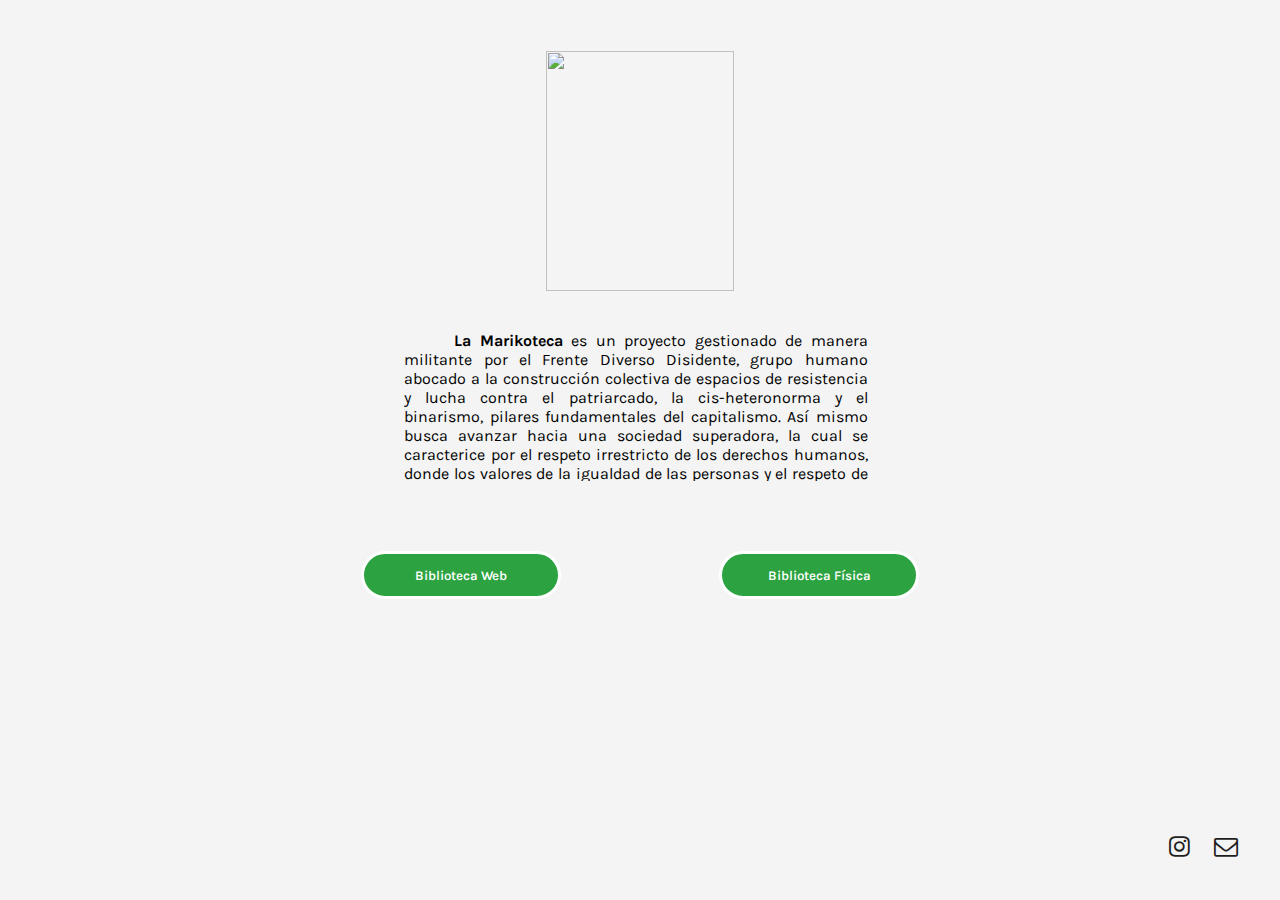
==== commit 94b0dcfd: "v8" ====
--- a/index.html
+++ b/index.html
@@ -2,63 +2,56 @@
 <html lang="es">
 
 <head>
-  <meta name="viewport" content="width=device-width, initial-scale=1.0" />
-  <link rel="icon" type="image/png" href="favicon.svg">
-  <title>Marikoteca FDD 🏳️‍🌈</title>
-  <!-- Google Font -->
-  <!--link href="https://fonts.googleapis.com/css2?family=Poppins:wght@400;500&display=swap" rel="stylesheet" /-->
-  <link href="https://fonts.googleapis.com/css2?family=Inter:wght@300&family=Karla:wght@400;500&family=Montserrat:wght@100;300&display=swap" rel="stylesheet">
-  <!-- Stylesheet -->
-  <link rel="stylesheet" href="style.css" />
-  <!--style>
-    body {
-      background-image: url("LOGO.svg");
-      background-repeat: no-repeat;
-      background-size: 500px;
-    }
-  </style-->
+    <meta name="viewport" content="width=device-width, initial-scale=1.0" />
+    <link rel="icon" type="image/png" href="favicon.svg">
+    <title>Marikoteca FDD</title>
+    <link rel="stylesheet" href="style.css" />
 </head>
 
 <body>
-  <!-- iconos de redes sociales -->
-  <div style="position:absolute; top:0; right:0; padding:2em  ;">
-    <link rel="stylesheet" href="https://cdnjs.cloudflare.com/ajax/libs/font-awesome/4.7.0/css/font-awesome.min.css">
-    <!--a href="https://wa.me/" class="fa fa-whatsapp" target="_blank" style="margin: 10px;"></a-->
-    <a href="https://www.instagram.com/fdd_uy/" class="fa fa-instagram" target="_blank" style="margin: 10px;"></a>
-    <a href="mailto:espaciofdd@gmail.com" class="fa fa-envelope-o" target="_blank" style="margin: 10px;"></a>
-  </div>
-  <div class="container" id="at-header">
-    <img class="image" id="logo" src="LOGO.svg" />
-  </div>
-  <!-- cuerpo de la pagina -->
-  <div class="wrapper">
-    <div style="margin-top: 1em;" id="search-container">
-      <input type="search" id="search-input" placeholder="Buscá libros acá..." />
-      <button id="search" style="cursor:pointer;" onmouseover="this.style.cursor='pointer'">Click para buscar
-        🔎</button>
+    <img id="logoheader" src="logo.svg">
+    <section id="manif">
+        <p><b>La Marikoteca</b> es un proyecto gestionado de manera militante por el Frente Diverso Disidente, grupo
+            humano
+            abocado a la construcción colectiva de espacios de resistencia y lucha contra el patriarcado, la
+            cis-heteronorma
+            y el binarismo, pilares fundamentales del capitalismo. Así mismo busca avanzar hacia una sociedad
+            superadora, la
+            cual se caracterice por el respeto irrestricto de los derechos humanos, donde los valores de la igualdad de
+            las
+            personas y el respeto de la diversidad y pluralidad sean el eje central.</p>
+        <p>Este proyecto nace de identificar la carencia de espacios destinados a la visibilización de lecturas,
+            conocimiento y autorxs de la comunidad LGBTIQ+. Por lo tanto, nuestra contribución consiste en promover
+            contenidos queer de manera democrática, solidaria y accesible para todas aquellas personas interesadas.</p>
+        <p>El proyecto está estructurado de manera híbrida, contando con una plataforma virtual y un espacio físico
+            donde
+            acceder a los libros de manera tangible. Alli se encuentran materiales de diversas disciplinas
+            transversalizados
+            por un enfoque queer, trans-feminista, interseccional y progresista.</p>
+        <p>Creemos firmemente en el poder de los libros para crear empatía y derribar barreras. A través de los
+            conocimientos, podemos conectarnos con otras realidades, ampliar nuestra perspectiva y construir un mundo
+            más
+            diverso e inclusivo.</p>
+    </section>
+    <div id="home-grid">
+        <section>
+            <!--img src="nohay (2).svg" alt="">
+            <hr-->
+            <a href="https://bibliotecafdd.omeka.net/?sort_field=Dublin+Core%2CTitle">
+                <button class="button-home">Biblioteca Web</button></a>
+        </section>
+        <section>
+            <!--img src="nohay (6).svg" alt="">
+            <hr-->
+            <a href="fisica.html">
+                <button class="button-home" onclick="fisica.html">Biblioteca Física</button></a>
+        </section>
     </div>
-    <div id="buttons">
-      <!--button class="button-value" onclick="filterProduct('all')">Todos</button-->
-      <button class="button-value" onclick="filterProduct('Infantil')">Infantil</button>
-      <button class="button-value" onclick="filterProduct('TeoríaQueer')">Teoría Queer</button>
-      <button class="button-value" onclick="filterProduct('Periodístico')">Periodístico</button>
-      <button class="button-value" onclick="filterProduct('Entrevistas')">Entrevistas</button>
-      <button class="button-value" onclick="filterProduct('Historia')">Historia</button>
-      <button class="button-value" onclick="filterProduct('Biografía')">Biografía</button>
-      <button class="button-value" onclick="filterProduct('Arte')">Arte</button>
-      <button class="button-value" onclick="filterProduct('PolíticaPública')">Política Pública</button>
-      <button class="button-value" onclick="filterProduct('Otros')">Otros</button>
+    <!-- redes -->
+    <div id="redeshome">
+        <a href="https://www.instagram.com/fdd_uy/" class="fa fa-instagram" target="_blank"></a>
+        <a href="mailto:espaciofdd@gmail.com" class="fa fa-envelope-o" target="_blank"></a>
     </div>
-    <div id="reserva">
-      <p>&nbsp;</p>
-      <form target="_blank" action="https://forms.gle/iqrjsqS9PaMAPtJb9">
-        <input class="button-reserva" style="background-color:'${funcionColor()}'"  type="submit" value="Para leer o reservar un libro, click acá 👆📚" />
-      </form>
-    </div>
-    <div id="products"></div>
-  </div>
-  <!-- Script -->
-  <script src="script.js"></script>
 </body>
-
+    
 </html>--- a/style.css
+++ b/style.css
@@ -1,3 +1,21 @@
+@import url('https://fonts.googleapis.com/css2?family=Inter:wght@300&family=Karla:wght@400;500&family=Montserrat:wght@100;300&display=swap');
+@import url('https://cdnjs.cloudflare.com/ajax/libs/font-awesome/4.7.0/css/font-awesome.min.css');
+
+/*scroll*/
+/* width */
+::-webkit-scrollbar {
+  width: 10px;
+}
+/* Handle */
+::-webkit-scrollbar-thumb {
+  background: #b0b0b0;
+  border-radius: 10px;
+}
+/* Handle on hover */
+::-webkit-scrollbar-thumb:hover {
+  background: #2ca340;
+}
+
 * {
   padding: 0;
   margin: 0;
@@ -8,26 +26,30 @@
 }
 
 body {
-  background-color: #ffffff;
-  align-content: center;
-}
-
-#at-header {
-  text-align: left;
-  margin: 2em 0em 0em 2em;
+  background-color: #f4f4f4;
+  text-align: center;
+  padding: 4%;
 }
 
 img {
   pointer-events: none;
   user-select: none;
-
-}
-#logo {
-/*  height: 50px;
-  width: 150px;*/
-  max-width: 60%;
-  height: auto;
-  width: auto\9s; /* ie8 */
+}
+
+#redes {
+  position:absolute; top:0; right:0; padding:2em;
+}
+
+#redes a {
+  margin: 10px;
+}
+
+#redeshome {
+  position: absolute; bottom: 0; right: 0; padding: 2em;
+}
+
+#redeshome a {
+  margin: 10px;
 }
 
 /*urls*/
@@ -57,20 +79,29 @@
 }
 /*urls*/
 
-.wrapper {
-  width: 95%;
-  margin: 0 auto;
-}
-
-#search-container {
-  margin: 1em 0;
+.centerx {
+  display: flex;
+  justify-content: center;
+  align-items: center;
+}
+
+.centerxy {
+  display: flex;
+  justify-content: center;
+  align-items: center;
+  height: 100vh;
+}
+
+#search {
+  cursor: pointer;
 }
 
 #search-container input {
   background-color: transparent;
-  width: 50%;
+  width: 35%;
   border-bottom: 2px solid #000000;
   padding: 1em 0.3em;
+  font-style: italic;
 }
 
 #search-container input:focus {
@@ -87,13 +118,13 @@
 }
 
 .button-value {
+  margin: 1em 0;
   border: 2px solid #1e1e1e;
   padding: 1em 2.2em;
   border-radius: 3em;
   background-color: transparent;
   color: #1e1e1e;
   cursor: pointer;
-  margin-bottom: 1em;
 }
 
 .active {
@@ -101,8 +132,11 @@
   color: #ffffff;
 }
 
-#reserva .button-reserva {
-  border: 2px solid #ffffff;
+.button-home { 
+  padding: 10px;
+  text-align: center;
+  width: 200px;
+  border: 3px solid #ffffff;
   padding: 1em 2.2em;
   border-radius: 3em;
   background-color: #2ca340;
@@ -111,16 +145,43 @@
   font-weight: 600;
 }
 
+.button-home:hover {
+  
+  background-color: #ffffff;
+  border: 3px solid #3bc953;
+  color: #2ca340;
+}
+
+.button-standard {
+  border: 3px solid #ffffff;
+  padding: 1em 2.2em;
+  border-radius: 3em;
+  background-color: #2ca340;
+  color: #ffffff;
+  cursor: pointer;
+  font-weight: 600;
+  margin-bottom: 1em;
+}
+.button-standard:hover {
+  background-color: #ffffff;
+  border: 3px solid #3bc953;
+  color: #2ca340;
+}
+
 .portada-container {
   margin: 0 auto;
   text-align: center;
 }
 
-#products {
+#reserva {
+  margin: 1em 0;
+}
+
+#items {
   display: grid;
   grid-template-columns: auto auto auto auto;
   grid-column-gap: 1.5em;
-  padding: 2em 0;
+  padding: 1em 0;
 }
 
 .card {
@@ -160,7 +221,7 @@
 .container h4 {
   font-weight: 600;
   font-size: 10pt;
-  font-style:italic;
+  font-style:normal;
   padding-bottom: 2px;
 
 }
@@ -194,8 +255,53 @@
     margin-top: 1em;
   }
 
-  #products {
+  #items {
     grid-template-columns: auto;
     grid-column-gap: 1em;
   }
+}
+
+#logoheader {
+  width: 40%;
+}
+
+
+
+
+#home-grid {
+  display: grid;
+  grid-template-columns: auto auto;
+  gap: 10px;
+  /*            justify-content: center;*/
+  align-items: center;
+  margin: 1em 20% 1em 20%;
+  margin: 0 30 0 30%;
+  padding-top: 3%;
+}
+
+#manif {
+  height: 150px;
+  overflow: scroll;
+  text-align: justify;
+  text-indent: 50px;
+  margin: 3% 30% 3% 30%;
+  font-weight: normal;
+  padding: 0 0.5em 0 0;
+}
+
+
+
+@media only screen and (max-width: 600px) {
+  #home-grid {
+      display: auto;
+      grid-template-columns: none;
+      gap: none;
+      /*            justify-content: center;*/
+      align-items: center;
+      margin: 1em 20% 1em 20%;
+  }
+
+  #logoheader {
+      width: 65%;
+  }
 }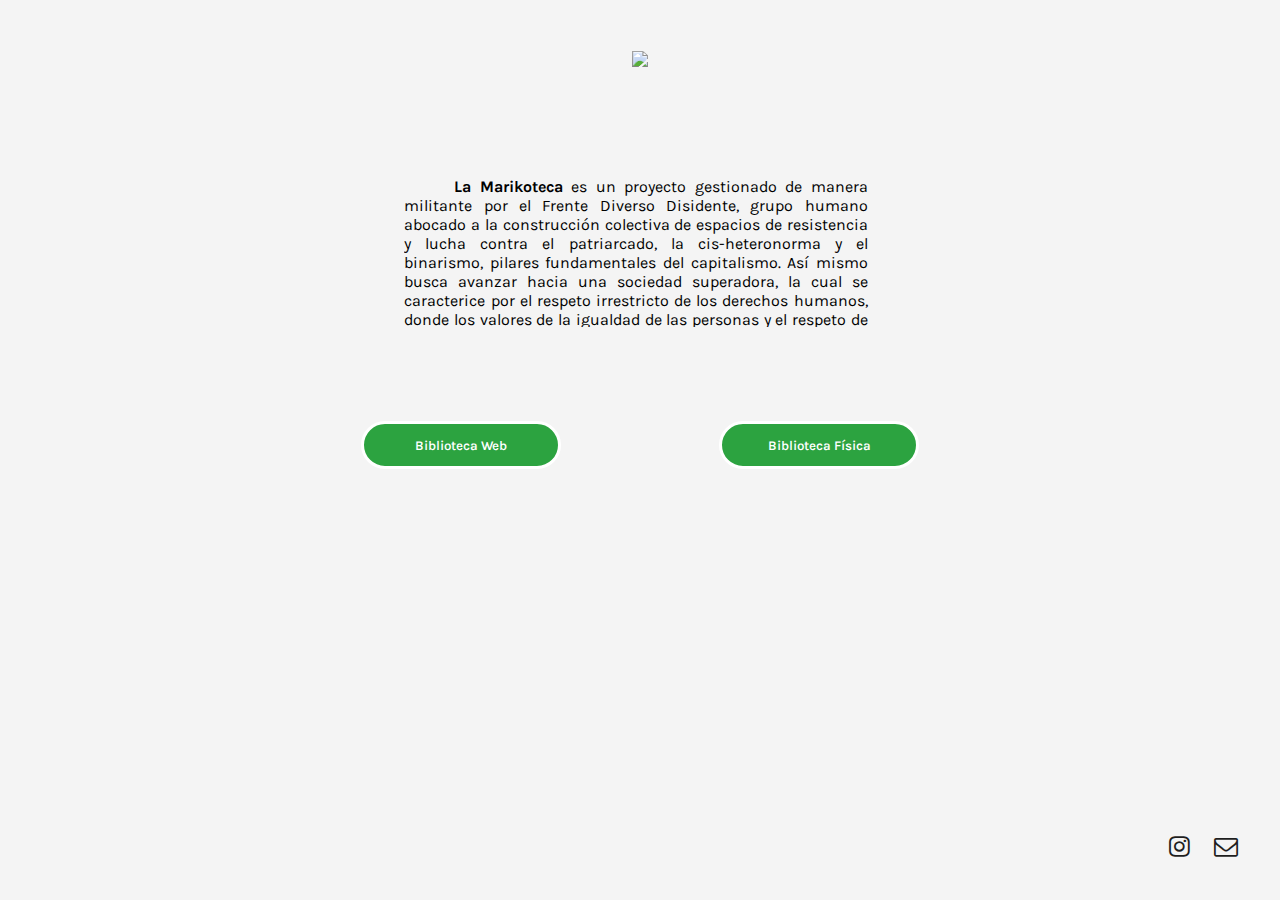
==== commit d27563f7: "v8" ====
--- a/index.html
+++ b/index.html
@@ -11,47 +11,28 @@
 <body>
     <img id="logoheader" src="logo.svg">
     <section id="manif">
-        <p><b>La Marikoteca</b> es un proyecto gestionado de manera militante por el Frente Diverso Disidente, grupo
-            humano
-            abocado a la construcción colectiva de espacios de resistencia y lucha contra el patriarcado, la
-            cis-heteronorma
-            y el binarismo, pilares fundamentales del capitalismo. Así mismo busca avanzar hacia una sociedad
-            superadora, la
-            cual se caracterice por el respeto irrestricto de los derechos humanos, donde los valores de la igualdad de
-            las
-            personas y el respeto de la diversidad y pluralidad sean el eje central.</p>
-        <p>Este proyecto nace de identificar la carencia de espacios destinados a la visibilización de lecturas,
-            conocimiento y autorxs de la comunidad LGBTIQ+. Por lo tanto, nuestra contribución consiste en promover
-            contenidos queer de manera democrática, solidaria y accesible para todas aquellas personas interesadas.</p>
-        <p>El proyecto está estructurado de manera híbrida, contando con una plataforma virtual y un espacio físico
-            donde
-            acceder a los libros de manera tangible. Alli se encuentran materiales de diversas disciplinas
-            transversalizados
-            por un enfoque queer, trans-feminista, interseccional y progresista.</p>
-        <p>Creemos firmemente en el poder de los libros para crear empatía y derribar barreras. A través de los
-            conocimientos, podemos conectarnos con otras realidades, ampliar nuestra perspectiva y construir un mundo
-            más
-            diverso e inclusivo.</p>
+        <p><b>La Marikoteca</b> es un proyecto gestionado de manera militante por el Frente Diverso Disidente, grupo humano abocado a la construcción colectiva de espacios de resistencia y lucha contra el patriarcado, la cis-heteronorma y el binarismo, pilares fundamentales del capitalismo. Así mismo busca avanzar hacia una sociedad superadora, la cual se caracterice por el respeto irrestricto de los derechos humanos, donde los valores de la igualdad de las personas y el respeto de la diversidad y pluralidad sean el eje central.</p> <p>Este proyecto nace de identificar la carencia de espacios destinados a la visibilización de lecturas, conocimiento y autorxs de la comunidad LGBTIQ+. Por lo tanto, nuestra contribución consiste en promover contenidos queer de manera democrática, solidaria y accesible para todas aquellas personas interesadas.</p> <p>El proyecto está estructurado de manera híbrida, contando con una plataforma virtual y un espacio físico donde acceder a los libros de manera tangible. Alli se encuentran materiales de diversas disciplinas transversalizados por un enfoque queer, trans-feminista, interseccional y progresista.</p> <p>Creemos firmemente en el poder de los libros para crear empatía y derribar barreras. A través de los conocimientos, podemos conectarnos con otras realidades, ampliar nuestra perspectiva y construir un mundo más diverso e inclusivo.</p>
     </section>
-    <div id="home-grid">
-        <section>
+    <section id="home-grid">
             <!--img src="nohay (2).svg" alt="">
             <hr-->
             <a href="https://bibliotecafdd.omeka.net/?sort_field=Dublin+Core%2CTitle">
                 <button class="button-home">Biblioteca Web</button></a>
-        </section>
-        <section>
             <!--img src="nohay (6).svg" alt="">
             <hr-->
             <a href="fisica.html">
                 <button class="button-home" onclick="fisica.html">Biblioteca Física</button></a>
-        </section>
-    </div>
+    </section>
     <!-- redes -->
-    <div id="redeshome">
+    <section id="redeshome">
         <a href="https://www.instagram.com/fdd_uy/" class="fa fa-instagram" target="_blank"></a>
         <a href="mailto:espaciofdd@gmail.com" class="fa fa-envelope-o" target="_blank"></a>
-    </div>
+    </section>
+    <section id="scroll">
+
+        <img src="scroll.png">
+
+    </section>
 </body>
-    
+
 </html>--- a/style.css
+++ b/style.css
@@ -6,11 +6,13 @@
 ::-webkit-scrollbar {
   width: 10px;
 }
+
 /* Handle */
 ::-webkit-scrollbar-thumb {
   background: #b0b0b0;
   border-radius: 10px;
 }
+
 /* Handle on hover */
 ::-webkit-scrollbar-thumb:hover {
   background: #2ca340;
@@ -31,13 +33,19 @@
   padding: 4%;
 }
 
-img {
-  pointer-events: none;
-  user-select: none;
+#scroll {
+  width: 40px;
+  position: absolute;
+  top: 25%;
+  right: 3%;
+  display: none;
 }
 
 #redes {
-  position:absolute; top:0; right:0; padding:2em;
+  position: absolute;
+  top: 0;
+  right: 0;
+  padding: 2em;
 }
 
 #redes a {
@@ -45,7 +53,10 @@
 }
 
 #redeshome {
-  position: absolute; bottom: 0; right: 0; padding: 2em;
+  position: absolute;
+  bottom: 0;
+  right: 0;
+  padding: 2em;
 }
 
 #redeshome a {
@@ -59,24 +70,28 @@
   text-decoration: none;
   font-size: 24px;
 }
+
 a:visited {
   color: #1e1e1e;
   background-color: transparent;
   text-decoration: none;
   font-size: 24px;
 }
+
 a:hover {
   color: #2ca340;
   background-color: transparent;
   text-decoration: none;
   font-size: 24px;
 }
+
 a:active {
   color: #2ca340;
   background-color: transparent;
   text-decoration: underline;
   font-size: 24px;
 }
+
 /*urls*/
 
 .centerx {
@@ -97,6 +112,7 @@
 }
 
 #search-container input {
+  margin: 0 0 1.5em 0;
   background-color: transparent;
   width: 35%;
   border-bottom: 2px solid #000000;
@@ -117,8 +133,12 @@
   margin-top: 0.5em;
 }
 
+#buttons {
+  margin: 0em 10% 0 10%;
+}
+
 .button-value {
-  margin: 1em 0;
+  margin: 5px;
   border: 2px solid #1e1e1e;
   padding: 1em 2.2em;
   border-radius: 3em;
@@ -132,8 +152,7 @@
   color: #ffffff;
 }
 
-.button-home { 
-  padding: 10px;
+.button-home {
   text-align: center;
   width: 200px;
   border: 3px solid #ffffff;
@@ -146,13 +165,13 @@
 }
 
 .button-home:hover {
-  
   background-color: #ffffff;
   border: 3px solid #3bc953;
   color: #2ca340;
 }
 
 .button-standard {
+  margin: 1.5em;
   border: 3px solid #ffffff;
   padding: 1em 2.2em;
   border-radius: 3em;
@@ -160,8 +179,8 @@
   color: #ffffff;
   cursor: pointer;
   font-weight: 600;
-  margin-bottom: 1em;
-}
+}
+
 .button-standard:hover {
   background-color: #ffffff;
   border: 3px solid #3bc953;
@@ -173,15 +192,10 @@
   text-align: center;
 }
 
-#reserva {
-  margin: 1em 0;
-}
-
 #items {
   display: grid;
   grid-template-columns: auto auto auto auto;
   grid-column-gap: 1.5em;
-  padding: 1em 0;
 }
 
 .card {
@@ -197,14 +211,11 @@
   text-align: center;
 }
 
-/* .logo>img {
-  height: 80px;
-} */
-
 img {
   max-width: 100%;
   object-fit: contain;
-  height: 15em;
+  height: 260px;
+  user-select: none;
 }
 
 .container {
@@ -221,7 +232,7 @@
 .container h4 {
   font-weight: 600;
   font-size: 10pt;
-  font-style:normal;
+  font-style: normal;
   padding-bottom: 2px;
 
 }
@@ -263,19 +274,15 @@
 
 #logoheader {
   width: 40%;
-}
-
-
-
+  height: unset;
+  margin: 0 0 4% 0;
+}
 
 #home-grid {
   display: grid;
   grid-template-columns: auto auto;
   gap: 10px;
-  /*            justify-content: center;*/
-  align-items: center;
   margin: 1em 20% 1em 20%;
-  margin: 0 30 0 30%;
   padding-top: 3%;
 }
 
@@ -284,24 +291,44 @@
   overflow: scroll;
   text-align: justify;
   text-indent: 50px;
-  margin: 3% 30% 3% 30%;
+  margin: 5% 30% 5% 30%;
   font-weight: normal;
   padding: 0 0.5em 0 0;
 }
 
-
-
 @media only screen and (max-width: 600px) {
   #home-grid {
-      display: auto;
-      grid-template-columns: none;
-      gap: none;
-      /*            justify-content: center;*/
-      align-items: center;
-      margin: 1em 20% 1em 20%;
+    display: auto;
+    grid-template-columns: none;
+    gap: none;
+    align-items: center;
+    margin: 1em 20% 1em 20%;
   }
 
   #logoheader {
-      width: 65%;
+    width: 80%;
+    margin: 12% 0 0 0;
+  }
+
+  #manif {
+    margin: 13% 10% 3% 10%;
+  }
+
+  .button-home {
+    margin: 5% 0 5% 0;
+    min-width: 150px;
+  }
+
+  #home-grid {
+    margin: none;
+  }
+
+  #redes,
+  #redeshome {
+    padding: 5%;
+  }
+
+  #scroll {
+    display: unset;
   }
 }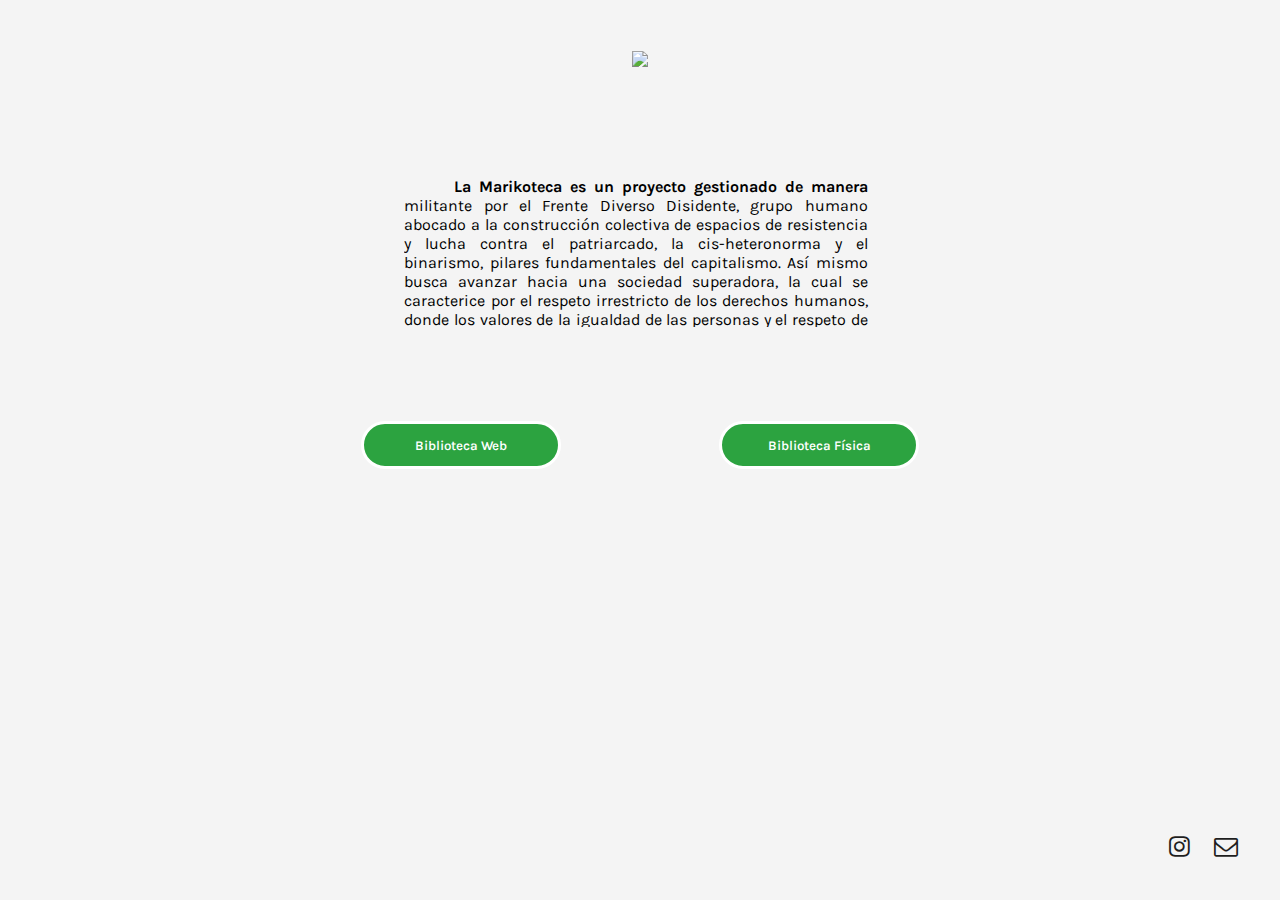
==== commit 3cb384d0: "v8" ====
--- a/index.html
+++ b/index.html
@@ -11,7 +11,7 @@
 <body>
     <img id="logoheader" src="logo.svg">
     <section id="manif">
-        <p><b>La Marikoteca</b> es un proyecto gestionado de manera militante por el Frente Diverso Disidente, grupo humano abocado a la construcción colectiva de espacios de resistencia y lucha contra el patriarcado, la cis-heteronorma y el binarismo, pilares fundamentales del capitalismo. Así mismo busca avanzar hacia una sociedad superadora, la cual se caracterice por el respeto irrestricto de los derechos humanos, donde los valores de la igualdad de las personas y el respeto de la diversidad y pluralidad sean el eje central.</p> <p>Este proyecto nace de identificar la carencia de espacios destinados a la visibilización de lecturas, conocimiento y autorxs de la comunidad LGBTIQ+. Por lo tanto, nuestra contribución consiste en promover contenidos queer de manera democrática, solidaria y accesible para todas aquellas personas interesadas.</p> <p>El proyecto está estructurado de manera híbrida, contando con una plataforma virtual y un espacio físico donde acceder a los libros de manera tangible. Alli se encuentran materiales de diversas disciplinas transversalizados por un enfoque queer, trans-feminista, interseccional y progresista.</p> <p>Creemos firmemente en el poder de los libros para crear empatía y derribar barreras. A través de los conocimientos, podemos conectarnos con otras realidades, ampliar nuestra perspectiva y construir un mundo más diverso e inclusivo.</p>
+        <p>La Marikoteca es un proyecto gestionado de manera militante por el Frente Diverso Disidente, grupo humano abocado a la construcción colectiva de espacios de resistencia y lucha contra el patriarcado, la cis-heteronorma y el binarismo, pilares fundamentales del capitalismo. Así mismo busca avanzar hacia una sociedad superadora, la cual se caracterice por el respeto irrestricto de los derechos humanos, donde los valores de la igualdad de las personas y el respeto de la diversidad y pluralidad sean el eje central.</p> <p>Este proyecto nace de identificar la carencia de espacios destinados a la visibilización de lecturas, conocimiento y autorxs de la comunidad LGBTIQ+. Por lo tanto, nuestra contribución consiste en promover contenidos queer de manera democrática, solidaria y accesible para todas aquellas personas interesadas.</p> <p>El proyecto está estructurado de manera híbrida, contando con una plataforma virtual y un espacio físico donde acceder a los libros de manera tangible. Alli se encuentran materiales de diversas disciplinas transversalizados por un enfoque queer, trans-feminista, interseccional y progresista.</p> <p>Creemos firmemente en el poder de los libros para crear empatía y derribar barreras. A través de los conocimientos, podemos conectarnos con otras realidades, ampliar nuestra perspectiva y construir un mundo más diverso e inclusivo.</p>
     </section>
     <section id="home-grid">
             <!--img src="nohay (2).svg" alt="">
--- a/style.css
+++ b/style.css
@@ -296,6 +296,10 @@
   padding: 0 0.5em 0 0;
 }
 
+#manif::first-line {
+  font-weight: bold;
+}
+
 @media only screen and (max-width: 600px) {
   #home-grid {
     display: auto;
@@ -317,6 +321,7 @@
   .button-home {
     margin: 5% 0 5% 0;
     min-width: 150px;
+    font-size: 11pt;
   }
 
   #home-grid {
